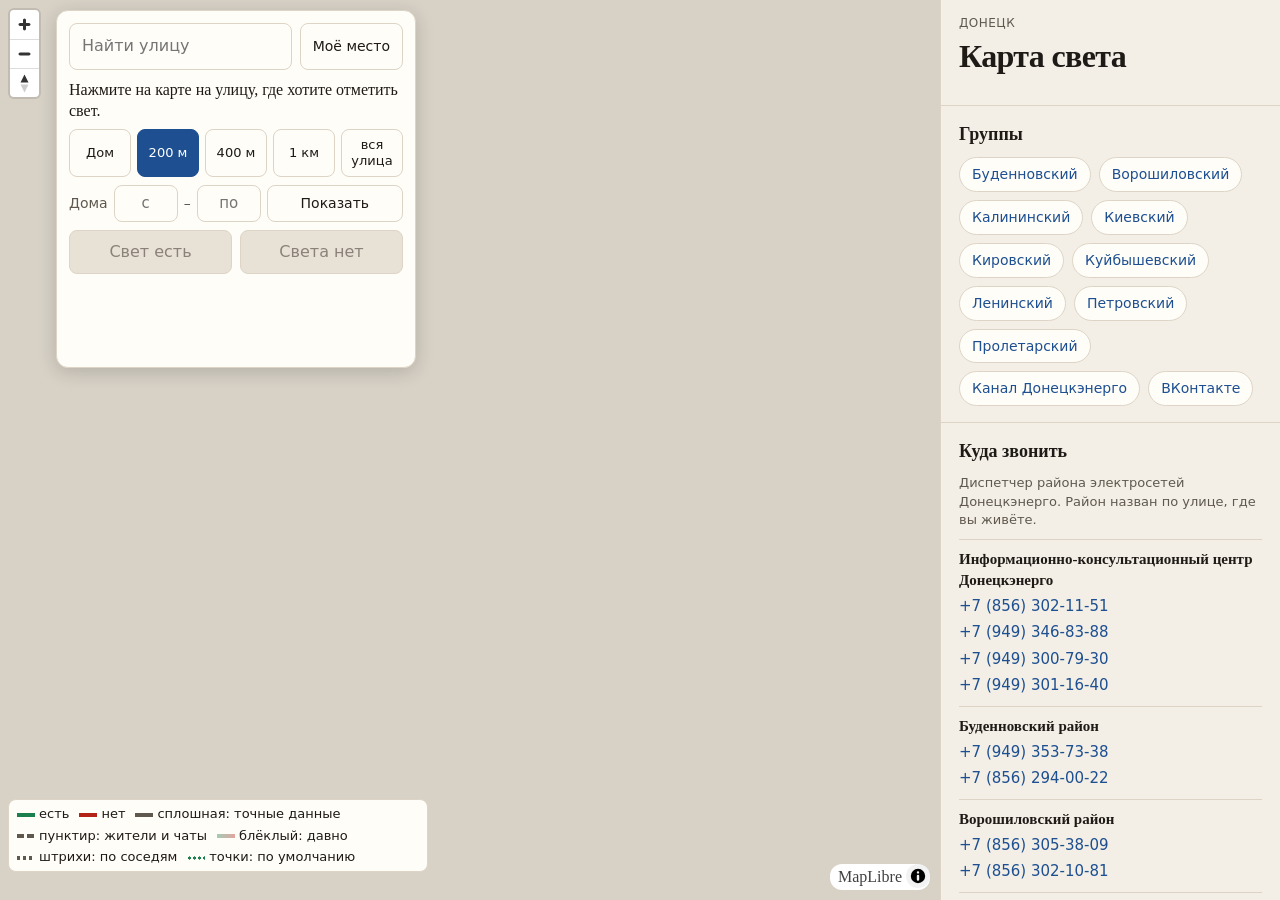
==== index.html @ 2a0083ac "зоны по ближайшей отметке: граница по середине, штриховка для людей, сплошная заливка для точных дан" ====
<!DOCTYPE html>
<html lang="ru">
<head>
  <meta charset="utf-8">
  <meta name="viewport" content="width=device-width, initial-scale=1">
  <meta name="yandex-verification" content="28be99af0fad154b">
  <title>Карта света — Донецк</title>
  <link rel="icon" type="image/png" sizes="120x120" href="/favicon-120.png">
  <link rel="apple-touch-icon" href="/apple-touch-icon.png">
  <link rel="stylesheet" href="vendor/maplibre/maplibre-gl.css">
  <link rel="stylesheet" href="styles.css?v=16">
  <script>
    (function(m,e,t,r,i,k,a){m[i]=m[i]||function(){(m[i].a=m[i].a||[]).push(arguments)};
    m[i].l=1*new Date();
    for (var j=0;j<document.scripts.length;j++){if(document.scripts[j].src===r){return;}}
    k=e.createElement(t),a=e.getElementsByTagName(t)[0],k.async=1,k.src=r,a.parentNode.insertBefore(k,a)})
    (window,document,"script","https://mc.yandex.ru/metrika/tag.js","ym");
    ym(113728535,"init",{clickmap:true,trackLinks:true,accurateTrackBounce:true});
  </script>
  <noscript><div><img src="https://mc.yandex.ru/watch/113728535" style="position:absolute;left:-9999px" alt=""></div></noscript>
</head>
<body>
  <main id="map">
    <section class="card" id="card">
      <button id="unpick" type="button" class="close" aria-label="Закрыть">×</button>
      <div class="search">
        <input id="query" type="search" placeholder="Найти улицу" autocomplete="off" aria-label="Улица">
        <button id="here" type="button" class="btn ghost">Моё место</button>
        <ul id="results" class="results" hidden></ul>
      </div>
      <p id="picked" class="picked">Нажмите на карте на улицу, где хотите отметить свет.</p>
      <div id="scopes" class="chips" role="group" aria-label="Длина участка">
        <button type="button" data-r="40">Дом</button>
        <button type="button" data-r="100" class="on">200 м</button>
        <button type="button" data-r="200">400 м</button>
        <button type="button" data-r="500">1 км</button>
        <button type="button" data-r="0">вся улица</button>
      </div>
      <div class="houses">
        <span>Дома</span>
        <input id="h-from" type="text" inputmode="numeric" placeholder="с" autocomplete="off" aria-label="Дома с номера">
        <span>–</span>
        <input id="h-to" type="text" inputmode="numeric" placeholder="по" autocomplete="off" aria-label="Дома по номер">
        <button id="h-go" type="button" class="btn ghost">Показать</button>
      </div>
      <div class="actions">
        <button id="on" type="button" class="btn on" disabled>Свет есть</button>
        <button id="off" type="button" class="btn off" disabled>Света нет</button>
      </div>
      <p id="mark-note" class="note"></p>
      <div id="watch" class="watch" hidden>
        <p id="watch-text" class="watch-text"></p>
        <button id="watch-off" type="button" class="btn ghost" hidden>Отключить датчик</button>
      </div>
    </section>
    <p id="bulletin" class="bulletin" hidden></p>
    <div class="legend legend-overlay">
      <span><i class="swatch on"></i>есть</span>
      <span><i class="swatch off"></i>нет</span>
      <span><i class="swatch solid"></i>сплошная: точные данные</span>
      <span><i class="swatch dash"></i>пунктир: жители и чаты</span>
      <span><i class="swatch fade"></i>блёклый: давно</span>
      <span><i class="swatch nbr"></i>штрихи: по соседям</span>
      <span><i class="swatch base"></i>точки: по умолчанию</span>
    </div>
  </main>
  <aside>
    <header class="mast">
      <p class="eyebrow">Донецк</p>
      <h1>Карта света</h1>
    </header>

    <section class="block">
      <h2>Группы</h2>
      <div id="groups" class="pills"></div>
    </section>

    <section class="block">
      <h2>Куда звонить</h2>
      <div id="phones"></div>
    </section>

    <p class="foot"><a href="about.html">О карте и источниках</a>. Линии улиц © участники OpenStreetMap.</p>
  </aside>
  <script src="vendor/maplibre/maplibre-gl.js"></script>
  <script src="app.js?v=29"></script>
</body>
</html>
---- vendor/maplibre/maplibre-gl.css ----
.maplibregl-map{font:12px/20px Helvetica Neue,Arial,Helvetica,sans-serif;overflow:hidden;position:relative;-webkit-tap-highlight-color:rgb(0 0 0/0)}.maplibregl-canvas{left:0;position:absolute;top:0}.maplibregl-map:fullscreen{height:100%;width:100%}.maplibregl-ctrl-group button.maplibregl-ctrl-compass{touch-action:none}.maplibregl-canvas-container.maplibregl-interactive,.maplibregl-ctrl-group button.maplibregl-ctrl-compass{cursor:grab;-webkit-user-select:none;-moz-user-select:none;user-select:none}.maplibregl-canvas-container.maplibregl-interactive.maplibregl-track-pointer{cursor:pointer}.maplibregl-canvas-container.maplibregl-interactive:active,.maplibregl-ctrl-group button.maplibregl-ctrl-compass:active{cursor:grabbing}.maplibregl-canvas-container.maplibregl-touch-zoom-rotate,.maplibregl-canvas-container.maplibregl-touch-zoom-rotate .maplibregl-canvas{touch-action:pan-x pan-y}.maplibregl-canvas-container.maplibregl-touch-drag-pan,.maplibregl-canvas-container.maplibregl-touch-drag-pan .maplibregl-canvas{touch-action:pinch-zoom}.maplibregl-canvas-container.maplibregl-touch-zoom-rotate.maplibregl-touch-drag-pan,.maplibregl-canvas-container.maplibregl-touch-zoom-rotate.maplibregl-touch-drag-pan .maplibregl-canvas{touch-action:none}.maplibregl-canvas-container.maplibregl-touch-drag-pan.maplibregl-cooperative-gestures,.maplibregl-canvas-container.maplibregl-touch-drag-pan.maplibregl-cooperative-gestures .maplibregl-canvas{touch-action:pan-x pan-y}.maplibregl-ctrl-bottom-left,.maplibregl-ctrl-bottom-right,.maplibregl-ctrl-top-left,.maplibregl-ctrl-top-right{pointer-events:none;position:absolute;z-index:2}.maplibregl-ctrl-top-left{left:0;top:0}.maplibregl-ctrl-top-right{right:0;top:0}.maplibregl-ctrl-bottom-left{bottom:0;left:0}.maplibregl-ctrl-bottom-right{bottom:0;right:0}.maplibregl-ctrl{clear:both;pointer-events:auto;transform:translate(0)}.maplibregl-ctrl-top-left .maplibregl-ctrl{float:left;margin:10px 0 0 10px}.maplibregl-ctrl-top-right .maplibregl-ctrl{float:right;margin:10px 10px 0 0}.maplibregl-ctrl-bottom-left .maplibregl-ctrl{float:left;margin:0 0 10px 10px}.maplibregl-ctrl-bottom-right .maplibregl-ctrl{float:right;margin:0 10px 10px 0}.maplibregl-ctrl-group{background:#fff;border-radius:4px}.maplibregl-ctrl-group:not(:empty){box-shadow:0 0 0 2px rgba(0,0,0,.1)}@media (forced-colors:active){.maplibregl-ctrl-group:not(:empty){box-shadow:0 0 0 2px ButtonText}}.maplibregl-ctrl-group button{background-color:transparent;border:0;box-sizing:border-box;cursor:pointer;display:block;height:29px;outline:none;padding:0;width:29px}.maplibregl-ctrl-group button+button{border-top:1px solid #ddd}.maplibregl-ctrl button .maplibregl-ctrl-icon{background-position:50%;background-repeat:no-repeat;display:block;height:100%;width:100%}@media (forced-colors:active){.maplibregl-ctrl-icon{background-color:transparent}.maplibregl-ctrl-group button+button{border-top:1px solid ButtonText}}.maplibregl-ctrl button::-moz-focus-inner{border:0;padding:0}.maplibregl-ctrl-attrib-button:focus,.maplibregl-ctrl-group button:focus{box-shadow:0 0 2px 2px #0096ff}.maplibregl-ctrl button:disabled{cursor:not-allowed}.maplibregl-ctrl button:disabled .maplibregl-ctrl-icon{opacity:.25}@media (hover:hover){.maplibregl-ctrl button:not(:disabled):hover{background-color:rgb(0 0 0/5%)}}.maplibregl-ctrl button:not(:disabled):active{background-color:rgb(0 0 0/5%)}.maplibregl-ctrl-group button:focus:focus-visible{box-shadow:0 0 2px 2px #0096ff}.maplibregl-ctrl-group button:focus:not(:focus-visible){box-shadow:none}.maplibregl-ctrl-group button:focus:first-child{border-radius:4px 4px 0 0}.maplibregl-ctrl-group button:focus:last-child{border-radius:0 0 4px 4px}.maplibregl-ctrl-group button:focus:only-child{border-radius:inherit}.maplibregl-ctrl button.maplibregl-ctrl-zoom-out .maplibregl-ctrl-icon{background-image:url("data:image/svg+xml;charset=utf-8,%3Csvg xmlns='http://www.w3.org/2000/svg' width='29' height='29' fill='%23333' viewBox='0 0 29 29'%3E%3Cpath d='M10 13c-.75 0-1.5.75-1.5 1.5S9.25 16 10 16h9c.75 0 1.5-.75 1.5-1.5S19.75 13 19 13z'/%3E%3C/svg%3E")}.maplibregl-ctrl button.maplibregl-ctrl-zoom-in .maplibregl-ctrl-icon{background-image:url("data:image/svg+xml;charset=utf-8,%3Csvg xmlns='http://www.w3.org/2000/svg' width='29' height='29' fill='%23333' viewBox='0 0 29 29'%3E%3Cpath d='M14.5 8.5c-.75 0-1.5.75-1.5 1.5v3h-3c-.75 0-1.5.75-1.5 1.5S9.25 16 10 16h3v3c0 .75.75 1.5 1.5 1.5S16 19.75 16 19v-3h3c.75 0 1.5-.75 1.5-1.5S19.75 13 19 13h-3v-3c0-.75-.75-1.5-1.5-1.5'/%3E%3C/svg%3E")}@media (forced-colors:active){.maplibregl-ctrl button.maplibregl-ctrl-zoom-out .maplibregl-ctrl-icon{background-image:url("data:image/svg+xml;charset=utf-8,%3Csvg xmlns='http://www.w3.org/2000/svg' width='29' height='29' fill='%23fff' viewBox='0 0 29 29'%3E%3Cpath d='M10 13c-.75 0-1.5.75-1.5 1.5S9.25 16 10 16h9c.75 0 1.5-.75 1.5-1.5S19.75 13 19 13z'/%3E%3C/svg%3E")}.maplibregl-ctrl button.maplibregl-ctrl-zoom-in .maplibregl-ctrl-icon{background-image:url("data:image/svg+xml;charset=utf-8,%3Csvg xmlns='http://www.w3.org/2000/svg' width='29' height='29' fill='%23fff' viewBox='0 0 29 29'%3E%3Cpath d='M14.5 8.5c-.75 0-1.5.75-1.5 1.5v3h-3c-.75 0-1.5.75-1.5 1.5S9.25 16 10 16h3v3c0 .75.75 1.5 1.5 1.5S16 19.75 16 19v-3h3c.75 0 1.5-.75 1.5-1.5S19.75 13 19 13h-3v-3c0-.75-.75-1.5-1.5-1.5'/%3E%3C/svg%3E")}}@media (forced-colors:active) and (prefers-color-scheme:light){.maplibregl-ctrl button.maplibregl-ctrl-zoom-out .maplibregl-ctrl-icon{background-image:url("data:image/svg+xml;charset=utf-8,%3Csvg xmlns='http://www.w3.org/2000/svg' width='29' height='29' viewBox='0 0 29 29'%3E%3Cpath d='M10 13c-.75 0-1.5.75-1.5 1.5S9.25 16 10 16h9c.75 0 1.5-.75 1.5-1.5S19.75 13 19 13z'/%3E%3C/svg%3E")}.maplibregl-ctrl button.maplibregl-ctrl-zoom-in .maplibregl-ctrl-icon{background-image:url("data:image/svg+xml;charset=utf-8,%3Csvg xmlns='http://www.w3.org/2000/svg' width='29' height='29' viewBox='0 0 29 29'%3E%3Cpath d='M14.5 8.5c-.75 0-1.5.75-1.5 1.5v3h-3c-.75 0-1.5.75-1.5 1.5S9.25 16 10 16h3v3c0 .75.75 1.5 1.5 1.5S16 19.75 16 19v-3h3c.75 0 1.5-.75 1.5-1.5S19.75 13 19 13h-3v-3c0-.75-.75-1.5-1.5-1.5'/%3E%3C/svg%3E")}}.maplibregl-ctrl button.maplibregl-ctrl-fullscreen .maplibregl-ctrl-icon{background-image:url("data:image/svg+xml;charset=utf-8,%3Csvg xmlns='http://www.w3.org/2000/svg' width='29' height='29' fill='%23333' viewBox='0 0 29 29'%3E%3Cpath d='M24 16v5.5c0 1.75-.75 2.5-2.5 2.5H16v-1l3-1.5-4-5.5 1-1 5.5 4 1.5-3zM6 16l1.5 3 5.5-4 1 1-4 5.5 3 1.5v1H7.5C5.75 24 5 23.25 5 21.5V16zm7-11v1l-3 1.5 4 5.5-1 1-5.5-4L6 13H5V7.5C5 5.75 5.75 5 7.5 5zm11 2.5c0-1.75-.75-2.5-2.5-2.5H16v1l3 1.5-4 5.5 1 1 5.5-4 1.5 3h1z'/%3E%3C/svg%3E")}.maplibregl-ctrl button.maplibregl-ctrl-shrink .maplibregl-ctrl-icon{background-image:url("data:image/svg+xml;charset=utf-8,%3Csvg xmlns='http://www.w3.org/2000/svg' width='29' height='29' viewBox='0 0 29 29'%3E%3Cpath d='M18.5 16c-1.75 0-2.5.75-2.5 2.5V24h1l1.5-3 5.5 4 1-1-4-5.5 3-1.5v-1zM13 18.5c0-1.75-.75-2.5-2.5-2.5H5v1l3 1.5L4 24l1 1 5.5-4 1.5 3h1zm3-8c0 1.75.75 2.5 2.5 2.5H24v-1l-3-1.5L25 5l-1-1-5.5 4L17 5h-1zM10.5 13c1.75 0 2.5-.75 2.5-2.5V5h-1l-1.5 3L5 4 4 5l4 5.5L5 12v1z'/%3E%3C/svg%3E")}@media (forced-colors:active){.maplibregl-ctrl button.maplibregl-ctrl-fullscreen .maplibregl-ctrl-icon{background-image:url("data:image/svg+xml;charset=utf-8,%3Csvg xmlns='http://www.w3.org/2000/svg' width='29' height='29' fill='%23fff' viewBox='0 0 29 29'%3E%3Cpath d='M24 16v5.5c0 1.75-.75 2.5-2.5 2.5H16v-1l3-1.5-4-5.5 1-1 5.5 4 1.5-3zM6 16l1.5 3 5.5-4 1 1-4 5.5 3 1.5v1H7.5C5.75 24 5 23.25 5 21.5V16zm7-11v1l-3 1.5 4 5.5-1 1-5.5-4L6 13H5V7.5C5 5.75 5.75 5 7.5 5zm11 2.5c0-1.75-.75-2.5-2.5-2.5H16v1l3 1.5-4 5.5 1 1 5.5-4 1.5 3h1z'/%3E%3C/svg%3E")}.maplibregl-ctrl button.maplibregl-ctrl-shrink .maplibregl-ctrl-icon{background-image:url("data:image/svg+xml;charset=utf-8,%3Csvg xmlns='http://www.w3.org/2000/svg' width='29' height='29' fill='%23fff' viewBox='0 0 29 29'%3E%3Cpath d='M18.5 16c-1.75 0-2.5.75-2.5 2.5V24h1l1.5-3 5.5 4 1-1-4-5.5 3-1.5v-1zM13 18.5c0-1.75-.75-2.5-2.5-2.5H5v1l3 1.5L4 24l1 1 5.5-4 1.5 3h1zm3-8c0 1.75.75 2.5 2.5 2.5H24v-1l-3-1.5L25 5l-1-1-5.5 4L17 5h-1zM10.5 13c1.75 0 2.5-.75 2.5-2.5V5h-1l-1.5 3L5 4 4 5l4 5.5L5 12v1z'/%3E%3C/svg%3E")}}@media (forced-colors:active) and (prefers-color-scheme:light){.maplibregl-ctrl button.maplibregl-ctrl-fullscreen .maplibregl-ctrl-icon{background-image:url("data:image/svg+xml;charset=utf-8,%3Csvg xmlns='http://www.w3.org/2000/svg' width='29' height='29' viewBox='0 0 29 29'%3E%3Cpath d='M24 16v5.5c0 1.75-.75 2.5-2.5 2.5H16v-1l3-1.5-4-5.5 1-1 5.5 4 1.5-3zM6 16l1.5 3 5.5-4 1 1-4 5.5 3 1.5v1H7.5C5.75 24 5 23.25 5 21.5V16zm7-11v1l-3 1.5 4 5.5-1 1-5.5-4L6 13H5V7.5C5 5.75 5.75 5 7.5 5zm11 2.5c0-1.75-.75-2.5-2.5-2.5H16v1l3 1.5-4 5.5 1 1 5.5-4 1.5 3h1z'/%3E%3C/svg%3E")}.maplibregl-ctrl button.maplibregl-ctrl-shrink .maplibregl-ctrl-icon{background-image:url("data:image/svg+xml;charset=utf-8,%3Csvg xmlns='http://www.w3.org/2000/svg' width='29' height='29' viewBox='0 0 29 29'%3E%3Cpath d='M18.5 16c-1.75 0-2.5.75-2.5 2.5V24h1l1.5-3 5.5 4 1-1-4-5.5 3-1.5v-1zM13 18.5c0-1.75-.75-2.5-2.5-2.5H5v1l3 1.5L4 24l1 1 5.5-4 1.5 3h1zm3-8c0 1.75.75 2.5 2.5 2.5H24v-1l-3-1.5L25 5l-1-1-5.5 4L17 5h-1zM10.5 13c1.75 0 2.5-.75 2.5-2.5V5h-1l-1.5 3L5 4 4 5l4 5.5L5 12v1z'/%3E%3C/svg%3E")}}.maplibregl-ctrl button.maplibregl-ctrl-compass .maplibregl-ctrl-icon{background-image:url("data:image/svg+xml;charset=utf-8,%3Csvg xmlns='http://www.w3.org/2000/svg' width='29' height='29' fill='%23333' viewBox='0 0 29 29'%3E%3Cpath d='m10.5 14 4-8 4 8z'/%3E%3Cpath fill='%23ccc' d='m10.5 16 4 8 4-8z'/%3E%3C/svg%3E")}@media (forced-colors:active){.maplibregl-ctrl button.maplibregl-ctrl-compass .maplibregl-ctrl-icon{background-image:url("data:image/svg+xml;charset=utf-8,%3Csvg xmlns='http://www.w3.org/2000/svg' width='29' height='29' fill='%23fff' viewBox='0 0 29 29'%3E%3Cpath d='m10.5 14 4-8 4 8z'/%3E%3Cpath fill='%23ccc' d='m10.5 16 4 8 4-8z'/%3E%3C/svg%3E")}}@media (forced-colors:active) and (prefers-color-scheme:light){.maplibregl-ctrl button.maplibregl-ctrl-compass .maplibregl-ctrl-icon{background-image:url("data:image/svg+xml;charset=utf-8,%3Csvg xmlns='http://www.w3.org/2000/svg' width='29' height='29' viewBox='0 0 29 29'%3E%3Cpath d='m10.5 14 4-8 4 8z'/%3E%3Cpath fill='%23ccc' d='m10.5 16 4 8 4-8z'/%3E%3C/svg%3E")}}.maplibregl-ctrl button.maplibregl-ctrl-globe .maplibregl-ctrl-icon{background-image:url("data:image/svg+xml;charset=utf-8,%3Csvg xmlns='http://www.w3.org/2000/svg' width='22' height='22' fill='none' stroke='%23333' viewBox='0 0 22 22'%3E%3Ccircle cx='11' cy='11' r='8.5'/%3E%3Cpath d='M17.5 11c0 4.819-3.02 8.5-6.5 8.5S4.5 15.819 4.5 11 7.52 2.5 11 2.5s6.5 3.681 6.5 8.5Z'/%3E%3Cpath d='M13.5 11c0 2.447-.331 4.64-.853 6.206-.262.785-.562 1.384-.872 1.777-.314.399-.58.517-.775.517s-.461-.118-.775-.517c-.31-.393-.61-.992-.872-1.777C8.831 15.64 8.5 13.446 8.5 11s.331-4.64.853-6.206c.262-.785.562-1.384.872-1.777.314-.399.58-.517.775-.517s.461.118.775.517c.31.393.61.992.872 1.777.522 1.565.853 3.76.853 6.206Z'/%3E%3Cpath d='M11 7.5c-1.909 0-3.622-.166-4.845-.428-.616-.132-1.08-.283-1.379-.434a1.3 1.3 0 0 1-.224-.138q.07-.058.224-.138c.299-.151.763-.302 1.379-.434C7.378 5.666 9.091 5.5 11 5.5s3.622.166 4.845.428c.616.132 1.08.283 1.379.434.105.053.177.1.224.138q-.07.058-.224.138c-.299.151-.763.302-1.379.434-1.223.262-2.936.428-4.845.428ZM4.486 6.436ZM11 16.5c-1.909 0-3.622-.166-4.845-.428-.616-.132-1.08-.283-1.379-.434a1.3 1.3 0 0 1-.224-.138 1.3 1.3 0 0 1 .224-.138c.299-.151.763-.302 1.379-.434C7.378 14.666 9.091 14.5 11 14.5s3.622.166 4.845.428c.616.132 1.08.283 1.379.434.105.053.177.1.224.138a1.3 1.3 0 0 1-.224.138c-.299.151-.763.302-1.379.434-1.223.262-2.936.428-4.845.428Zm-6.514-1.064ZM11 12.5c-2.46 0-4.672-.222-6.255-.574-.796-.177-1.406-.38-1.805-.59a1.5 1.5 0 0 1-.39-.272.3.3 0 0 1-.047-.064.3.3 0 0 1 .048-.064c.066-.073.189-.167.389-.272.399-.21 1.009-.413 1.805-.59C6.328 9.722 8.54 9.5 11 9.5s4.672.222 6.256.574c.795.177 1.405.38 1.804.59.2.105.323.2.39.272a.3.3 0 0 1 .047.064.3.3 0 0 1-.048.064 1.4 1.4 0 0 1-.389.272c-.399.21-1.009.413-1.804.59-1.584.352-3.796.574-6.256.574Zm-8.501-1.51v.002zm0 .018v.002zm17.002.002v-.002zm0-.018v-.002z'/%3E%3C/svg%3E")}.maplibregl-ctrl button.maplibregl-ctrl-globe-enabled .maplibregl-ctrl-icon{background-image:url("data:image/svg+xml;charset=utf-8,%3Csvg xmlns='http://www.w3.org/2000/svg' width='22' height='22' fill='none' stroke='%2333b5e5' viewBox='0 0 22 22'%3E%3Ccircle cx='11' cy='11' r='8.5'/%3E%3Cpath d='M17.5 11c0 4.819-3.02 8.5-6.5 8.5S4.5 15.819 4.5 11 7.52 2.5 11 2.5s6.5 3.681 6.5 8.5Z'/%3E%3Cpath d='M13.5 11c0 2.447-.331 4.64-.853 6.206-.262.785-.562 1.384-.872 1.777-.314.399-.58.517-.775.517s-.461-.118-.775-.517c-.31-.393-.61-.992-.872-1.777C8.831 15.64 8.5 13.446 8.5 11s.331-4.64.853-6.206c.262-.785.562-1.384.872-1.777.314-.399.58-.517.775-.517s.461.118.775.517c.31.393.61.992.872 1.777.522 1.565.853 3.76.853 6.206Z'/%3E%3Cpath d='M11 7.5c-1.909 0-3.622-.166-4.845-.428-.616-.132-1.08-.283-1.379-.434a1.3 1.3 0 0 1-.224-.138q.07-.058.224-.138c.299-.151.763-.302 1.379-.434C7.378 5.666 9.091 5.5 11 5.5s3.622.166 4.845.428c.616.132 1.08.283 1.379.434.105.053.177.1.224.138q-.07.058-.224.138c-.299.151-.763.302-1.379.434-1.223.262-2.936.428-4.845.428ZM4.486 6.436ZM11 16.5c-1.909 0-3.622-.166-4.845-.428-.616-.132-1.08-.283-1.379-.434a1.3 1.3 0 0 1-.224-.138 1.3 1.3 0 0 1 .224-.138c.299-.151.763-.302 1.379-.434C7.378 14.666 9.091 14.5 11 14.5s3.622.166 4.845.428c.616.132 1.08.283 1.379.434.105.053.177.1.224.138a1.3 1.3 0 0 1-.224.138c-.299.151-.763.302-1.379.434-1.223.262-2.936.428-4.845.428Zm-6.514-1.064ZM11 12.5c-2.46 0-4.672-.222-6.255-.574-.796-.177-1.406-.38-1.805-.59a1.5 1.5 0 0 1-.39-.272.3.3 0 0 1-.047-.064.3.3 0 0 1 .048-.064c.066-.073.189-.167.389-.272.399-.21 1.009-.413 1.805-.59C6.328 9.722 8.54 9.5 11 9.5s4.672.222 6.256.574c.795.177 1.405.38 1.804.59.2.105.323.2.39.272a.3.3 0 0 1 .047.064.3.3 0 0 1-.048.064 1.4 1.4 0 0 1-.389.272c-.399.21-1.009.413-1.804.59-1.584.352-3.796.574-6.256.574Zm-8.501-1.51v.002zm0 .018v.002zm17.002.002v-.002zm0-.018v-.002z'/%3E%3C/svg%3E")}.maplibregl-ctrl button.maplibregl-ctrl-terrain .maplibregl-ctrl-icon{background-image:url("data:image/svg+xml;charset=utf-8,%3Csvg xmlns='http://www.w3.org/2000/svg' width='22' height='22' fill='%23333' viewBox='0 0 22 22'%3E%3Cpath d='m1.754 13.406 4.453-4.851 3.09 3.09 3.281 3.277.969-.969-3.309-3.312 3.844-4.121 6.148 6.886h1.082v-.855l-7.207-8.07-4.84 5.187L6.169 6.57l-5.48 5.965v.871ZM.688 16.844h20.625v1.375H.688Zm0 0'/%3E%3C/svg%3E")}.maplibregl-ctrl button.maplibregl-ctrl-terrain-enabled .maplibregl-ctrl-icon{background-image:url("data:image/svg+xml;charset=utf-8,%3Csvg xmlns='http://www.w3.org/2000/svg' width='22' height='22' fill='%2333b5e5' viewBox='0 0 22 22'%3E%3Cpath d='m1.754 13.406 4.453-4.851 3.09 3.09 3.281 3.277.969-.969-3.309-3.312 3.844-4.121 6.148 6.886h1.082v-.855l-7.207-8.07-4.84 5.187L6.169 6.57l-5.48 5.965v.871ZM.688 16.844h20.625v1.375H.688Zm0 0'/%3E%3C/svg%3E")}.maplibregl-ctrl button.maplibregl-ctrl-geolocate .maplibregl-ctrl-icon{background-image:url("data:image/svg+xml;charset=utf-8,%3Csvg xmlns='http://www.w3.org/2000/svg' width='29' height='29' fill='%23333' viewBox='0 0 20 20'%3E%3Cpath d='M10 4C9 4 9 5 9 5v.1A5 5 0 0 0 5.1 9H5s-1 0-1 1 1 1 1 1h.1A5 5 0 0 0 9 14.9v.1s0 1 1 1 1-1 1-1v-.1a5 5 0 0 0 3.9-3.9h.1s1 0 1-1-1-1-1-1h-.1A5 5 0 0 0 11 5.1V5s0-1-1-1m0 2.5a3.5 3.5 0 1 1 0 7 3.5 3.5 0 1 1 0-7'/%3E%3Ccircle cx='10' cy='10' r='2'/%3E%3C/svg%3E")}.maplibregl-ctrl button.maplibregl-ctrl-geolocate:disabled .maplibregl-ctrl-icon{background-image:url("data:image/svg+xml;charset=utf-8,%3Csvg xmlns='http://www.w3.org/2000/svg' width='29' height='29' fill='%23aaa' viewBox='0 0 20 20'%3E%3Cpath d='M10 4C9 4 9 5 9 5v.1A5 5 0 0 0 5.1 9H5s-1 0-1 1 1 1 1 1h.1A5 5 0 0 0 9 14.9v.1s0 1 1 1 1-1 1-1v-.1a5 5 0 0 0 3.9-3.9h.1s1 0 1-1-1-1-1-1h-.1A5 5 0 0 0 11 5.1V5s0-1-1-1m0 2.5a3.5 3.5 0 1 1 0 7 3.5 3.5 0 1 1 0-7'/%3E%3Ccircle cx='10' cy='10' r='2'/%3E%3Cpath fill='red' d='m14 5 1 1-9 9-1-1z'/%3E%3C/svg%3E")}.maplibregl-ctrl button.maplibregl-ctrl-geolocate.maplibregl-ctrl-geolocate-active .maplibregl-ctrl-icon{background-image:url("data:image/svg+xml;charset=utf-8,%3Csvg xmlns='http://www.w3.org/2000/svg' width='29' height='29' fill='%2333b5e5' viewBox='0 0 20 20'%3E%3Cpath d='M10 4C9 4 9 5 9 5v.1A5 5 0 0 0 5.1 9H5s-1 0-1 1 1 1 1 1h.1A5 5 0 0 0 9 14.9v.1s0 1 1 1 1-1 1-1v-.1a5 5 0 0 0 3.9-3.9h.1s1 0 1-1-1-1-1-1h-.1A5 5 0 0 0 11 5.1V5s0-1-1-1m0 2.5a3.5 3.5 0 1 1 0 7 3.5 3.5 0 1 1 0-7'/%3E%3Ccircle cx='10' cy='10' r='2'/%3E%3C/svg%3E")}.maplibregl-ctrl button.maplibregl-ctrl-geolocate.maplibregl-ctrl-geolocate-active-error .maplibregl-ctrl-icon{background-image:url("data:image/svg+xml;charset=utf-8,%3Csvg xmlns='http://www.w3.org/2000/svg' width='29' height='29' fill='%23e58978' viewBox='0 0 20 20'%3E%3Cpath d='M10 4C9 4 9 5 9 5v.1A5 5 0 0 0 5.1 9H5s-1 0-1 1 1 1 1 1h.1A5 5 0 0 0 9 14.9v.1s0 1 1 1 1-1 1-1v-.1a5 5 0 0 0 3.9-3.9h.1s1 0 1-1-1-1-1-1h-.1A5 5 0 0 0 11 5.1V5s0-1-1-1m0 2.5a3.5 3.5 0 1 1 0 7 3.5 3.5 0 1 1 0-7'/%3E%3Ccircle cx='10' cy='10' r='2'/%3E%3C/svg%3E")}.maplibregl-ctrl button.maplibregl-ctrl-geolocate.maplibregl-ctrl-geolocate-background .maplibregl-ctrl-icon{background-image:url("data:image/svg+xml;charset=utf-8,%3Csvg xmlns='http://www.w3.org/2000/svg' width='29' height='29' fill='%2333b5e5' viewBox='0 0 20 20'%3E%3Cpath d='M10 4C9 4 9 5 9 5v.1A5 5 0 0 0 5.1 9H5s-1 0-1 1 1 1 1 1h.1A5 5 0 0 0 9 14.9v.1s0 1 1 1 1-1 1-1v-.1a5 5 0 0 0 3.9-3.9h.1s1 0 1-1-1-1-1-1h-.1A5 5 0 0 0 11 5.1V5s0-1-1-1m0 2.5a3.5 3.5 0 1 1 0 7 3.5 3.5 0 1 1 0-7'/%3E%3C/svg%3E")}.maplibregl-ctrl button.maplibregl-ctrl-geolocate.maplibregl-ctrl-geolocate-background-error .maplibregl-ctrl-icon{background-image:url("data:image/svg+xml;charset=utf-8,%3Csvg xmlns='http://www.w3.org/2000/svg' width='29' height='29' fill='%23e54e33' viewBox='0 0 20 20'%3E%3Cpath d='M10 4C9 4 9 5 9 5v.1A5 5 0 0 0 5.1 9H5s-1 0-1 1 1 1 1 1h.1A5 5 0 0 0 9 14.9v.1s0 1 1 1 1-1 1-1v-.1a5 5 0 0 0 3.9-3.9h.1s1 0 1-1-1-1-1-1h-.1A5 5 0 0 0 11 5.1V5s0-1-1-1m0 2.5a3.5 3.5 0 1 1 0 7 3.5 3.5 0 1 1 0-7'/%3E%3C/svg%3E")}.maplibregl-ctrl button.maplibregl-ctrl-geolocate.maplibregl-ctrl-geolocate-waiting .maplibregl-ctrl-icon{animation:maplibregl-spin 2s linear infinite}@media (forced-colors:active){.maplibregl-ctrl button.maplibregl-ctrl-geolocate .maplibregl-ctrl-icon{background-image:url("data:image/svg+xml;charset=utf-8,%3Csvg xmlns='http://www.w3.org/2000/svg' width='29' height='29' fill='%23fff' viewBox='0 0 20 20'%3E%3Cpath d='M10 4C9 4 9 5 9 5v.1A5 5 0 0 0 5.1 9H5s-1 0-1 1 1 1 1 1h.1A5 5 0 0 0 9 14.9v.1s0 1 1 1 1-1 1-1v-.1a5 5 0 0 0 3.9-3.9h.1s1 0 1-1-1-1-1-1h-.1A5 5 0 0 0 11 5.1V5s0-1-1-1m0 2.5a3.5 3.5 0 1 1 0 7 3.5 3.5 0 1 1 0-7'/%3E%3Ccircle cx='10' cy='10' r='2'/%3E%3C/svg%3E")}.maplibregl-ctrl button.maplibregl-ctrl-geolocate:disabled .maplibregl-ctrl-icon{background-image:url("data:image/svg+xml;charset=utf-8,%3Csvg xmlns='http://www.w3.org/2000/svg' width='29' height='29' fill='%23999' viewBox='0 0 20 20'%3E%3Cpath d='M10 4C9 4 9 5 9 5v.1A5 5 0 0 0 5.1 9H5s-1 0-1 1 1 1 1 1h.1A5 5 0 0 0 9 14.9v.1s0 1 1 1 1-1 1-1v-.1a5 5 0 0 0 3.9-3.9h.1s1 0 1-1-1-1-1-1h-.1A5 5 0 0 0 11 5.1V5s0-1-1-1m0 2.5a3.5 3.5 0 1 1 0 7 3.5 3.5 0 1 1 0-7'/%3E%3Ccircle cx='10' cy='10' r='2'/%3E%3Cpath fill='red' d='m14 5 1 1-9 9-1-1z'/%3E%3C/svg%3E")}.maplibregl-ctrl button.maplibregl-ctrl-geolocate.maplibregl-ctrl-geolocate-active .maplibregl-ctrl-icon{background-image:url("data:image/svg+xml;charset=utf-8,%3Csvg xmlns='http://www.w3.org/2000/svg' width='29' height='29' fill='%2333b5e5' viewBox='0 0 20 20'%3E%3Cpath d='M10 4C9 4 9 5 9 5v.1A5 5 0 0 0 5.1 9H5s-1 0-1 1 1 1 1 1h.1A5 5 0 0 0 9 14.9v.1s0 1 1 1 1-1 1-1v-.1a5 5 0 0 0 3.9-3.9h.1s1 0 1-1-1-1-1-1h-.1A5 5 0 0 0 11 5.1V5s0-1-1-1m0 2.5a3.5 3.5 0 1 1 0 7 3.5 3.5 0 1 1 0-7'/%3E%3Ccircle cx='10' cy='10' r='2'/%3E%3C/svg%3E")}.maplibregl-ctrl button.maplibregl-ctrl-geolocate.maplibregl-ctrl-geolocate-active-error .maplibregl-ctrl-icon{background-image:url("data:image/svg+xml;charset=utf-8,%3Csvg xmlns='http://www.w3.org/2000/svg' width='29' height='29' fill='%23e58978' viewBox='0 0 20 20'%3E%3Cpath d='M10 4C9 4 9 5 9 5v.1A5 5 0 0 0 5.1 9H5s-1 0-1 1 1 1 1 1h.1A5 5 0 0 0 9 14.9v.1s0 1 1 1 1-1 1-1v-.1a5 5 0 0 0 3.9-3.9h.1s1 0 1-1-1-1-1-1h-.1A5 5 0 0 0 11 5.1V5s0-1-1-1m0 2.5a3.5 3.5 0 1 1 0 7 3.5 3.5 0 1 1 0-7'/%3E%3Ccircle cx='10' cy='10' r='2'/%3E%3C/svg%3E")}.maplibregl-ctrl button.maplibregl-ctrl-geolocate.maplibregl-ctrl-geolocate-background .maplibregl-ctrl-icon{background-image:url("data:image/svg+xml;charset=utf-8,%3Csvg xmlns='http://www.w3.org/2000/svg' width='29' height='29' fill='%2333b5e5' viewBox='0 0 20 20'%3E%3Cpath d='M10 4C9 4 9 5 9 5v.1A5 5 0 0 0 5.1 9H5s-1 0-1 1 1 1 1 1h.1A5 5 0 0 0 9 14.9v.1s0 1 1 1 1-1 1-1v-.1a5 5 0 0 0 3.9-3.9h.1s1 0 1-1-1-1-1-1h-.1A5 5 0 0 0 11 5.1V5s0-1-1-1m0 2.5a3.5 3.5 0 1 1 0 7 3.5 3.5 0 1 1 0-7'/%3E%3C/svg%3E")}.maplibregl-ctrl button.maplibregl-ctrl-geolocate.maplibregl-ctrl-geolocate-background-error .maplibregl-ctrl-icon{background-image:url("data:image/svg+xml;charset=utf-8,%3Csvg xmlns='http://www.w3.org/2000/svg' width='29' height='29' fill='%23e54e33' viewBox='0 0 20 20'%3E%3Cpath d='M10 4C9 4 9 5 9 5v.1A5 5 0 0 0 5.1 9H5s-1 0-1 1 1 1 1 1h.1A5 5 0 0 0 9 14.9v.1s0 1 1 1 1-1 1-1v-.1a5 5 0 0 0 3.9-3.9h.1s1 0 1-1-1-1-1-1h-.1A5 5 0 0 0 11 5.1V5s0-1-1-1m0 2.5a3.5 3.5 0 1 1 0 7 3.5 3.5 0 1 1 0-7'/%3E%3C/svg%3E")}}@media (forced-colors:active) and (prefers-color-scheme:light){.maplibregl-ctrl button.maplibregl-ctrl-geolocate .maplibregl-ctrl-icon{background-image:url("data:image/svg+xml;charset=utf-8,%3Csvg xmlns='http://www.w3.org/2000/svg' width='29' height='29' viewBox='0 0 20 20'%3E%3Cpath d='M10 4C9 4 9 5 9 5v.1A5 5 0 0 0 5.1 9H5s-1 0-1 1 1 1 1 1h.1A5 5 0 0 0 9 14.9v.1s0 1 1 1 1-1 1-1v-.1a5 5 0 0 0 3.9-3.9h.1s1 0 1-1-1-1-1-1h-.1A5 5 0 0 0 11 5.1V5s0-1-1-1m0 2.5a3.5 3.5 0 1 1 0 7 3.5 3.5 0 1 1 0-7'/%3E%3Ccircle cx='10' cy='10' r='2'/%3E%3C/svg%3E")}.maplibregl-ctrl button.maplibregl-ctrl-geolocate:disabled .maplibregl-ctrl-icon{background-image:url("data:image/svg+xml;charset=utf-8,%3Csvg xmlns='http://www.w3.org/2000/svg' width='29' height='29' fill='%23666' viewBox='0 0 20 20'%3E%3Cpath d='M10 4C9 4 9 5 9 5v.1A5 5 0 0 0 5.1 9H5s-1 0-1 1 1 1 1 1h.1A5 5 0 0 0 9 14.9v.1s0 1 1 1 1-1 1-1v-.1a5 5 0 0 0 3.9-3.9h.1s1 0 1-1-1-1-1-1h-.1A5 5 0 0 0 11 5.1V5s0-1-1-1m0 2.5a3.5 3.5 0 1 1 0 7 3.5 3.5 0 1 1 0-7'/%3E%3Ccircle cx='10' cy='10' r='2'/%3E%3Cpath fill='red' d='m14 5 1 1-9 9-1-1z'/%3E%3C/svg%3E")}}@keyframes maplibregl-spin{0%{transform:rotate(0deg)}to{transform:rotate(1turn)}}a.maplibregl-ctrl-logo{background-image:url("data:image/svg+xml;charset=utf-8,%3Csvg xmlns='http://www.w3.org/2000/svg' width='88' height='23' fill='none'%3E%3Cpath fill='%23000' fill-opacity='.4' fill-rule='evenodd' d='M17.408 16.796h-1.827l2.501-12.095h.198l3.324 6.533.988 2.19.988-2.19 3.258-6.533h.181l2.6 12.095h-1.81l-1.218-5.644-.362-1.71-.658 1.71-2.929 5.644h-.098l-2.914-5.644-.757-1.71-.345 1.71zm1.958-3.42-.726 3.663a1.255 1.255 0 0 1-1.232 1.011h-1.827a1.255 1.255 0 0 1-1.229-1.509l2.501-12.095a1.255 1.255 0 0 1 1.23-1.001h.197a1.25 1.25 0 0 1 1.12.685l3.19 6.273 3.125-6.263a1.25 1.25 0 0 1 1.123-.695h.181a1.255 1.255 0 0 1 1.227.991l1.443 6.71a5 5 0 0 1 .314-.787l.009-.016a4.6 4.6 0 0 1 1.777-1.887c.782-.46 1.668-.667 2.611-.667a4.6 4.6 0 0 1 1.7.32l.306.134c.21-.16.474-.256.759-.256h1.694a1.255 1.255 0 0 1 1.212.925 1.255 1.255 0 0 1 1.212-.925h1.711c.284 0 .545.094.755.252.613-.3 1.312-.45 2.075-.45 1.356 0 2.557.445 3.482 1.4q.47.48.763 1.064V4.701a1.255 1.255 0 0 1 1.255-1.255h1.86A1.255 1.255 0 0 1 54.44 4.7v9.194h2.217c.19 0 .37.043.532.118v-4.77c0-.356.147-.678.385-.906a2.42 2.42 0 0 1-.682-1.71c0-.665.267-1.253.735-1.7a2.45 2.45 0 0 1 1.722-.674 2.43 2.43 0 0 1 1.705.675q.318.302.504.683V4.7a1.255 1.255 0 0 1 1.255-1.255h1.744A1.255 1.255 0 0 1 65.812 4.7v3.335a4.8 4.8 0 0 1 1.526-.246c.938 0 1.817.214 2.59.69a4.47 4.47 0 0 1 1.67 1.743v-.98a1.255 1.255 0 0 1 1.256-1.256h1.777c.233 0 .451.064.639.174a3.4 3.4 0 0 1 1.567-.372c.346 0 .861.02 1.285.232a1.25 1.25 0 0 1 .689 1.004 4.7 4.7 0 0 1 .853-.588c.795-.44 1.675-.647 2.61-.647 1.385 0 2.65.39 3.525 1.396.836.938 1.168 2.173 1.168 3.528q-.001.515-.056 1.051a1.255 1.255 0 0 1-.947 1.09l.408.952a1.255 1.255 0 0 1-.477 1.552c-.418.268-.92.463-1.458.612-.613.171-1.304.244-2.049.244-1.06 0-2.043-.207-2.886-.698l-.015-.008c-.798-.48-1.419-1.135-1.818-1.963l-.004-.008a5.8 5.8 0 0 1-.548-2.512q0-.429.053-.843a1.3 1.3 0 0 1-.333-.086l-.166-.004c-.223 0-.426.062-.643.228-.03.024-.142.139-.142.59v3.883a1.255 1.255 0 0 1-1.256 1.256h-1.777a1.255 1.255 0 0 1-1.256-1.256V15.69l-.032.057a4.8 4.8 0 0 1-1.86 1.833 5.04 5.04 0 0 1-2.484.634 4.5 4.5 0 0 1-1.935-.424 1.25 1.25 0 0 1-.764.258h-1.71a1.255 1.255 0 0 1-1.256-1.255V7.687a2.4 2.4 0 0 1-.428.625c.253.23.412.561.412.93v7.553a1.255 1.255 0 0 1-1.256 1.255h-1.843a1.25 1.25 0 0 1-.894-.373c-.228.23-.544.373-.894.373H51.32a1.255 1.255 0 0 1-1.256-1.255v-1.251l-.061.117a4.7 4.7 0 0 1-1.782 1.884 4.77 4.77 0 0 1-2.485.67 5.6 5.6 0 0 1-1.485-.188l.009 2.764a1.255 1.255 0 0 1-1.255 1.259h-1.729a1.255 1.255 0 0 1-1.255-1.255v-3.537a1.255 1.255 0 0 1-1.167.793h-1.679a1.25 1.25 0 0 1-.77-.263 4.5 4.5 0 0 1-1.945.429c-.885 0-1.724-.21-2.495-.632l-.017-.01a5 5 0 0 1-1.081-.836 1.255 1.255 0 0 1-1.254 1.312h-1.81a1.255 1.255 0 0 1-1.228-.99l-.782-3.625-2.044 3.939a1.25 1.25 0 0 1-1.115.676h-.098a1.25 1.25 0 0 1-1.116-.68l-2.061-3.994zM35.92 16.63l.207-.114.223-.15q.493-.356.735-.785l.061-.118.033 1.332h1.678V9.242h-1.694l-.033 1.267q-.133-.329-.526-.658l-.032-.028a3.2 3.2 0 0 0-.668-.428l-.27-.12a3.3 3.3 0 0 0-1.235-.23q-1.136-.001-1.974.493a3.36 3.36 0 0 0-1.3 1.382q-.445.89-.444 2.074 0 1.2.51 2.107a3.8 3.8 0 0 0 1.382 1.381 3.9 3.9 0 0 0 1.893.477q.795 0 1.455-.33zm-2.789-5.38q-.576.675-.575 1.762 0 1.102.559 1.794.576.675 1.645.675a2.25 2.25 0 0 0 .934-.19 2.2 2.2 0 0 0 .468-.29l.178-.161a2.2 2.2 0 0 0 .397-.561q.244-.5.244-1.15v-.115q0-.708-.296-1.267l-.043-.077a2.2 2.2 0 0 0-.633-.709l-.13-.086-.047-.028a2.1 2.1 0 0 0-1.073-.285q-1.052 0-1.629.692zm2.316 2.706c.163-.17.28-.407.28-.83v-.114c0-.292-.06-.508-.15-.68a.96.96 0 0 0-.353-.389.85.85 0 0 0-.464-.127c-.4 0-.56.114-.664.239l-.01.012c-.148.174-.275.45-.275.945 0 .506.122.801.27.99.097.11.266.224.68.224.303 0 .504-.09.687-.269zm7.545 1.705a2.6 2.6 0 0 0 .331.423q.319.33.755.548l.173.074q.65.255 1.49.255 1.02 0 1.844-.493a3.45 3.45 0 0 0 1.316-1.4q.493-.904.493-2.089 0-1.909-.988-2.913-.988-1.02-2.584-1.02-.898 0-1.575.347a3 3 0 0 0-.415.262l-.199.166a3.4 3.4 0 0 0-.64.82V9.242h-1.712v11.553h1.729l-.017-5.134zm.53-1.138q.206.29.48.5l.155.11.053.034q.51.296 1.119.297 1.07 0 1.645-.675.577-.69.576-1.762 0-1.119-.576-1.777-.558-.675-1.645-.675-.435 0-.835.16a2 2 0 0 0-.284.136 2 2 0 0 0-.363.254 2.2 2.2 0 0 0-.46.569l-.082.162a2.6 2.6 0 0 0-.213 1.072v.115q0 .707.296 1.267l.135.211zm.964-.818a1.1 1.1 0 0 0 .367.385.94.94 0 0 0 .476.118c.423 0 .59-.117.687-.23.159-.194.28-.478.28-.95 0-.53-.133-.8-.266-.952l-.021-.025c-.078-.094-.231-.221-.68-.221a1 1 0 0 0-.503.135l-.012.007a.86.86 0 0 0-.335.343c-.073.133-.132.324-.132.614v.115a1.4 1.4 0 0 0 .14.66zm15.7-6.222q.347-.346.346-.856a1.05 1.05 0 0 0-.345-.79 1.18 1.18 0 0 0-.84-.329q-.51 0-.855.33a1.05 1.05 0 0 0-.346.79q0 .51.346.855.345.346.856.346.51 0 .839-.346zm4.337 9.314.033-1.332q.191.403.59.747l.098.081a4 4 0 0 0 .316.224l.223.122a3.2 3.2 0 0 0 1.44.322 3.8 3.8 0 0 0 1.875-.477 3.5 3.5 0 0 0 1.382-1.366q.527-.89.526-2.09 0-1.184-.444-2.073a3.24 3.24 0 0 0-1.283-1.399q-.823-.51-1.942-.51a3.5 3.5 0 0 0-1.527.344l-.086.043-.165.09a3 3 0 0 0-.33.214q-.432.315-.656.707a2 2 0 0 0-.099.198l.082-1.283V4.701h-1.744v12.095zm.473-2.509a2.5 2.5 0 0 0 .566.7q.117.098.245.18l.144.08a2.1 2.1 0 0 0 .975.232q1.07 0 1.645-.675.576-.69.576-1.778 0-1.102-.576-1.777-.56-.691-1.645-.692a2.2 2.2 0 0 0-1.015.235q-.22.113-.415.282l-.15.142a2.1 2.1 0 0 0-.42.594q-.223.479-.223 1.1v.115q0 .705.293 1.26zm2.616-.293c.157-.191.28-.479.28-.967 0-.51-.13-.79-.276-.961l-.021-.026c-.082-.1-.232-.225-.67-.225a.87.87 0 0 0-.681.279l-.012.011c-.154.155-.274.38-.274.807v.115c0 .285.057.499.144.669a1.1 1.1 0 0 0 .367.405c.137.082.28.123.455.123.423 0 .59-.118.686-.23zm8.266-3.013q.345-.13.724-.14l.069-.002q.493 0 .642.099l.247-1.794q-.196-.099-.717-.099a2.3 2.3 0 0 0-.545.063 2 2 0 0 0-.411.148 2.2 2.2 0 0 0-.4.249 2.5 2.5 0 0 0-.485.499 2.7 2.7 0 0 0-.32.581l-.05.137v-1.48h-1.778v7.553h1.777v-3.884q0-.546.159-.943a1.5 1.5 0 0 1 .466-.636 2.5 2.5 0 0 1 .399-.253 2 2 0 0 1 .224-.099zm9.784 2.656.05-.922q0-1.743-.856-2.698-.838-.97-2.584-.97-1.119-.001-2.007.493a3.46 3.46 0 0 0-1.4 1.382q-.493.906-.493 2.106 0 1.07.428 1.975.428.89 1.332 1.432.906.526 2.255.526.973 0 1.668-.185l.044-.012.135-.04q.613-.184.984-.421l-.542-1.267q-.3.162-.642.274l-.297.087q-.51.131-1.3.131-.954 0-1.497-.444a1.6 1.6 0 0 1-.192-.193q-.366-.44-.512-1.234l-.004-.021zm-5.427-1.256-.003.022h3.752v-.138q-.011-.727-.288-1.118a1 1 0 0 0-.156-.176q-.46-.428-1.316-.428-.986 0-1.494.604-.379.45-.494 1.234zm-27.053 2.77V4.7h-1.86v12.095h5.333V15.15zm7.103-5.908v7.553h-1.843V9.242h1.843z'/%3E%3Cpath fill='%23fff' d='m19.63 11.151-.757-1.71-.345 1.71-1.12 5.644h-1.827L18.083 4.7h.197l3.325 6.533.988 2.19.988-2.19L26.839 4.7h.181l2.6 12.095h-1.81l-1.218-5.644-.362-1.71-.658 1.71-2.93 5.644h-.098l-2.913-5.644zm14.836 5.81q-1.02 0-1.893-.478a3.8 3.8 0 0 1-1.381-1.382q-.51-.906-.51-2.106 0-1.185.444-2.074a3.36 3.36 0 0 1 1.3-1.382q.839-.494 1.974-.494a3.3 3.3 0 0 1 1.234.231 3.3 3.3 0 0 1 .97.575q.396.33.527.659l.033-1.267h1.694v7.553H37.18l-.033-1.332q-.279.593-1.02 1.053a3.17 3.17 0 0 1-1.662.444zm.296-1.482q.938 0 1.58-.642.642-.66.642-1.711v-.115q0-.708-.296-1.267a2.2 2.2 0 0 0-.807-.872 2.1 2.1 0 0 0-1.119-.313q-1.053 0-1.629.692-.575.675-.575 1.76 0 1.103.559 1.795.577.675 1.645.675zm6.521-6.237h1.711v1.4q.906-1.597 2.83-1.597 1.596 0 2.584 1.02.988 1.005.988 2.914 0 1.185-.493 2.09a3.46 3.46 0 0 1-1.316 1.399 3.5 3.5 0 0 1-1.844.493q-.954 0-1.662-.329a2.67 2.67 0 0 1-1.086-.97l.017 5.134h-1.728zm4.048 6.22q1.07 0 1.645-.674.577-.69.576-1.762 0-1.119-.576-1.777-.558-.675-1.645-.675-.592 0-1.12.296-.51.28-.822.823-.296.527-.296 1.234v.115q0 .708.296 1.267.313.543.823.855.51.296 1.119.297z'/%3E%3Cpath fill='%23e1e3e9' d='M51.325 4.7h1.86v10.45h3.473v1.646h-5.333zm7.12 4.542h1.843v7.553h-1.843zm.905-1.415a1.16 1.16 0 0 1-.856-.346 1.17 1.17 0 0 1-.346-.856 1.05 1.05 0 0 1 .346-.79q.346-.329.856-.329.494 0 .839.33a1.05 1.05 0 0 1 .345.79 1.16 1.16 0 0 1-.345.855q-.33.346-.84.346zm7.875 9.133a3.17 3.17 0 0 1-1.662-.444q-.723-.46-1.004-1.053l-.033 1.332h-1.71V4.701h1.743v4.657l-.082 1.283q.279-.658 1.086-1.119a3.5 3.5 0 0 1 1.778-.477q1.119 0 1.942.51a3.24 3.24 0 0 1 1.283 1.4q.445.888.444 2.072 0 1.201-.526 2.09a3.5 3.5 0 0 1-1.382 1.366 3.8 3.8 0 0 1-1.876.477zm-.296-1.481q1.069 0 1.645-.675.577-.69.577-1.778 0-1.102-.577-1.776-.56-.691-1.645-.692a2.12 2.12 0 0 0-1.58.659q-.642.641-.642 1.694v.115q0 .71.296 1.267a2.4 2.4 0 0 0 .807.872 2.1 2.1 0 0 0 1.119.313zm5.927-6.237h1.777v1.481q.263-.757.856-1.217a2.14 2.14 0 0 1 1.349-.46q.527 0 .724.098l-.247 1.794q-.149-.099-.642-.099-.774 0-1.416.494-.626.493-.626 1.58v3.883h-1.777V9.242zm9.534 7.718q-1.35 0-2.255-.526-.904-.543-1.332-1.432a4.6 4.6 0 0 1-.428-1.975q0-1.2.493-2.106a3.46 3.46 0 0 1 1.4-1.382q.889-.495 2.007-.494 1.744 0 2.584.97.855.956.856 2.7 0 .444-.05.92h-5.43q.18 1.005.708 1.45.542.443 1.497.443.79 0 1.3-.131a4 4 0 0 0 .938-.362l.542 1.267q-.411.263-1.119.46-.708.198-1.711.197zm1.596-4.558q.016-1.02-.444-1.432-.46-.428-1.316-.428-1.728 0-1.991 1.86z'/%3E%3Cpath d='M5.074 15.948a.484.657 0 0 0-.486.659v1.84a.484.657 0 0 0 .486.659h4.101a.484.657 0 0 0 .486-.659v-1.84a.484.657 0 0 0-.486-.659zm3.56 1.16H5.617v.838h3.017z' style='fill:%23fff;fill-rule:evenodd;stroke-width:1.03600001'/%3E%3Cg style='stroke-width:1.12603545'%3E%3Cpath d='M-9.408-1.416c-3.833-.025-7.056 2.912-7.08 6.615-.02 3.08 1.653 4.832 3.107 6.268.903.892 1.721 1.74 2.32 2.902l-.525-.004c-.543-.003-.992.304-1.24.639a1.87 1.87 0 0 0-.362 1.121l-.011 1.877c-.003.402.104.787.347 1.125.244.338.688.653 1.23.656l4.142.028c.542.003.99-.306 1.238-.641a1.87 1.87 0 0 0 .363-1.121l.012-1.875a1.87 1.87 0 0 0-.348-1.127c-.243-.338-.688-.653-1.23-.656l-.518-.004c.597-1.145 1.425-1.983 2.348-2.87 1.473-1.414 3.18-3.149 3.2-6.226-.016-3.59-2.923-6.684-6.993-6.707m-.006 1.1v.002c3.274.02 5.92 2.532 5.9 5.6-.017 2.706-1.39 4.026-2.863 5.44-1.034.994-2.118 2.033-2.814 3.633-.018.041-.052.055-.075.065q-.013.004-.02.01a.34.34 0 0 1-.226.084.34.34 0 0 1-.224-.086l-.092-.077c-.699-1.615-1.768-2.669-2.781-3.67-1.454-1.435-2.797-2.762-2.78-5.478.02-3.067 2.7-5.545 5.975-5.523m-.02 2.826c-1.62-.01-2.944 1.315-2.955 2.96-.01 1.646 1.295 2.988 2.916 2.999h.002c1.621.01 2.943-1.316 2.953-2.961.011-1.646-1.294-2.988-2.916-2.998m-.005 1.1c1.017.006 1.829.83 1.822 1.89s-.83 1.874-1.848 1.867c-1.018-.006-1.829-.83-1.822-1.89s.83-1.874 1.848-1.868m-2.155 11.857 4.14.025c.271.002.49.305.487.676l-.013 1.875c-.003.37-.224.67-.495.668l-4.14-.025c-.27-.002-.487-.306-.485-.676l.012-1.875c.003-.37.224-.67.494-.668' style='color:%23000;font-style:normal;font-variant:normal;font-weight:400;font-stretch:normal;font-size:medium;line-height:normal;font-family:sans-serif;font-variant-ligatures:normal;font-variant-position:normal;font-variant-caps:normal;font-variant-numeric:normal;font-variant-alternates:normal;font-feature-settings:normal;text-indent:0;text-align:start;text-decoration:none;text-decoration-line:none;text-decoration-style:solid;text-decoration-color:%23000;letter-spacing:normal;word-spacing:normal;text-transform:none;writing-mode:lr-tb;direction:ltr;text-orientation:mixed;dominant-baseline:auto;baseline-shift:baseline;text-anchor:start;white-space:normal;shape-padding:0;clip-rule:evenodd;display:inline;overflow:visible;visibility:visible;opacity:1;isolation:auto;mix-blend-mode:normal;color-interpolation:sRGB;color-interpolation-filters:linearRGB;solid-color:%23000;solid-opacity:1;vector-effect:none;fill:%23000;fill-opacity:.4;fill-rule:evenodd;stroke:none;stroke-width:2.47727823;stroke-linecap:butt;stroke-linejoin:miter;stroke-miterlimit:4;stroke-dasharray:none;stroke-dashoffset:0;stroke-opacity:1;color-rendering:auto;image-rendering:auto;shape-rendering:auto;text-rendering:auto' transform='translate(15.553 2.85)scale(.88807)'/%3E%3Cpath d='M-9.415-.316C-12.69-.338-15.37 2.14-15.39 5.207c-.017 2.716 1.326 4.041 2.78 5.477 1.013 1 2.081 2.055 2.78 3.67l.092.076a.34.34 0 0 0 .225.086.34.34 0 0 0 .227-.083l.019-.01c.022-.009.057-.024.074-.064.697-1.6 1.78-2.64 2.814-3.634 1.473-1.414 2.847-2.733 2.864-5.44.02-3.067-2.627-5.58-5.901-5.601m-.057 8.784c1.621.011 2.944-1.315 2.955-2.96.01-1.646-1.295-2.988-2.916-2.999-1.622-.01-2.945 1.315-2.955 2.96s1.295 2.989 2.916 3' style='clip-rule:evenodd;fill:%23e1e3e9;fill-opacity:1;fill-rule:evenodd;stroke:none;stroke-width:2.47727823;stroke-miterlimit:4;stroke-dasharray:none;stroke-opacity:.4' transform='translate(15.553 2.85)scale(.88807)'/%3E%3Cpath d='M-11.594 15.465c-.27-.002-.492.297-.494.668l-.012 1.876c-.003.371.214.673.485.675l4.14.027c.271.002.492-.298.495-.668l.012-1.877c.003-.37-.215-.672-.485-.674z' style='clip-rule:evenodd;fill:%23fff;fill-opacity:1;fill-rule:evenodd;stroke:none;stroke-width:2.47727823;stroke-miterlimit:4;stroke-dasharray:none;stroke-opacity:.4' transform='translate(15.553 2.85)scale(.88807)'/%3E%3C/g%3E%3C/svg%3E");background-repeat:no-repeat;cursor:pointer;display:block;height:23px;margin:0 0 -4px -4px;overflow:hidden;width:88px}a.maplibregl-ctrl-logo.maplibregl-compact{width:14px}@media (forced-colors:active){a.maplibregl-ctrl-logo{background-color:transparent;background-image:url("data:image/svg+xml;charset=utf-8,%3Csvg xmlns='http://www.w3.org/2000/svg' width='88' height='23' fill='none'%3E%3Cpath fill='%23000' fill-opacity='.4' fill-rule='evenodd' d='M17.408 16.796h-1.827l2.501-12.095h.198l3.324 6.533.988 2.19.988-2.19 3.258-6.533h.181l2.6 12.095h-1.81l-1.218-5.644-.362-1.71-.658 1.71-2.929 5.644h-.098l-2.914-5.644-.757-1.71-.345 1.71zm1.958-3.42-.726 3.663a1.255 1.255 0 0 1-1.232 1.011h-1.827a1.255 1.255 0 0 1-1.229-1.509l2.501-12.095a1.255 1.255 0 0 1 1.23-1.001h.197a1.25 1.25 0 0 1 1.12.685l3.19 6.273 3.125-6.263a1.25 1.25 0 0 1 1.123-.695h.181a1.255 1.255 0 0 1 1.227.991l1.443 6.71a5 5 0 0 1 .314-.787l.009-.016a4.6 4.6 0 0 1 1.777-1.887c.782-.46 1.668-.667 2.611-.667a4.6 4.6 0 0 1 1.7.32l.306.134c.21-.16.474-.256.759-.256h1.694a1.255 1.255 0 0 1 1.212.925 1.255 1.255 0 0 1 1.212-.925h1.711c.284 0 .545.094.755.252.613-.3 1.312-.45 2.075-.45 1.356 0 2.557.445 3.482 1.4q.47.48.763 1.064V4.701a1.255 1.255 0 0 1 1.255-1.255h1.86A1.255 1.255 0 0 1 54.44 4.7v9.194h2.217c.19 0 .37.043.532.118v-4.77c0-.356.147-.678.385-.906a2.42 2.42 0 0 1-.682-1.71c0-.665.267-1.253.735-1.7a2.45 2.45 0 0 1 1.722-.674 2.43 2.43 0 0 1 1.705.675q.318.302.504.683V4.7a1.255 1.255 0 0 1 1.255-1.255h1.744A1.255 1.255 0 0 1 65.812 4.7v3.335a4.8 4.8 0 0 1 1.526-.246c.938 0 1.817.214 2.59.69a4.47 4.47 0 0 1 1.67 1.743v-.98a1.255 1.255 0 0 1 1.256-1.256h1.777c.233 0 .451.064.639.174a3.4 3.4 0 0 1 1.567-.372c.346 0 .861.02 1.285.232a1.25 1.25 0 0 1 .689 1.004 4.7 4.7 0 0 1 .853-.588c.795-.44 1.675-.647 2.61-.647 1.385 0 2.65.39 3.525 1.396.836.938 1.168 2.173 1.168 3.528q-.001.515-.056 1.051a1.255 1.255 0 0 1-.947 1.09l.408.952a1.255 1.255 0 0 1-.477 1.552c-.418.268-.92.463-1.458.612-.613.171-1.304.244-2.049.244-1.06 0-2.043-.207-2.886-.698l-.015-.008c-.798-.48-1.419-1.135-1.818-1.963l-.004-.008a5.8 5.8 0 0 1-.548-2.512q0-.429.053-.843a1.3 1.3 0 0 1-.333-.086l-.166-.004c-.223 0-.426.062-.643.228-.03.024-.142.139-.142.59v3.883a1.255 1.255 0 0 1-1.256 1.256h-1.777a1.255 1.255 0 0 1-1.256-1.256V15.69l-.032.057a4.8 4.8 0 0 1-1.86 1.833 5.04 5.04 0 0 1-2.484.634 4.5 4.5 0 0 1-1.935-.424 1.25 1.25 0 0 1-.764.258h-1.71a1.255 1.255 0 0 1-1.256-1.255V7.687a2.4 2.4 0 0 1-.428.625c.253.23.412.561.412.93v7.553a1.255 1.255 0 0 1-1.256 1.255h-1.843a1.25 1.25 0 0 1-.894-.373c-.228.23-.544.373-.894.373H51.32a1.255 1.255 0 0 1-1.256-1.255v-1.251l-.061.117a4.7 4.7 0 0 1-1.782 1.884 4.77 4.77 0 0 1-2.485.67 5.6 5.6 0 0 1-1.485-.188l.009 2.764a1.255 1.255 0 0 1-1.255 1.259h-1.729a1.255 1.255 0 0 1-1.255-1.255v-3.537a1.255 1.255 0 0 1-1.167.793h-1.679a1.25 1.25 0 0 1-.77-.263 4.5 4.5 0 0 1-1.945.429c-.885 0-1.724-.21-2.495-.632l-.017-.01a5 5 0 0 1-1.081-.836 1.255 1.255 0 0 1-1.254 1.312h-1.81a1.255 1.255 0 0 1-1.228-.99l-.782-3.625-2.044 3.939a1.25 1.25 0 0 1-1.115.676h-.098a1.25 1.25 0 0 1-1.116-.68l-2.061-3.994zM35.92 16.63l.207-.114.223-.15q.493-.356.735-.785l.061-.118.033 1.332h1.678V9.242h-1.694l-.033 1.267q-.133-.329-.526-.658l-.032-.028a3.2 3.2 0 0 0-.668-.428l-.27-.12a3.3 3.3 0 0 0-1.235-.23q-1.136-.001-1.974.493a3.36 3.36 0 0 0-1.3 1.382q-.445.89-.444 2.074 0 1.2.51 2.107a3.8 3.8 0 0 0 1.382 1.381 3.9 3.9 0 0 0 1.893.477q.795 0 1.455-.33zm-2.789-5.38q-.576.675-.575 1.762 0 1.102.559 1.794.576.675 1.645.675a2.25 2.25 0 0 0 .934-.19 2.2 2.2 0 0 0 .468-.29l.178-.161a2.2 2.2 0 0 0 .397-.561q.244-.5.244-1.15v-.115q0-.708-.296-1.267l-.043-.077a2.2 2.2 0 0 0-.633-.709l-.13-.086-.047-.028a2.1 2.1 0 0 0-1.073-.285q-1.052 0-1.629.692zm2.316 2.706c.163-.17.28-.407.28-.83v-.114c0-.292-.06-.508-.15-.68a.96.96 0 0 0-.353-.389.85.85 0 0 0-.464-.127c-.4 0-.56.114-.664.239l-.01.012c-.148.174-.275.45-.275.945 0 .506.122.801.27.99.097.11.266.224.68.224.303 0 .504-.09.687-.269zm7.545 1.705a2.6 2.6 0 0 0 .331.423q.319.33.755.548l.173.074q.65.255 1.49.255 1.02 0 1.844-.493a3.45 3.45 0 0 0 1.316-1.4q.493-.904.493-2.089 0-1.909-.988-2.913-.988-1.02-2.584-1.02-.898 0-1.575.347a3 3 0 0 0-.415.262l-.199.166a3.4 3.4 0 0 0-.64.82V9.242h-1.712v11.553h1.729l-.017-5.134zm.53-1.138q.206.29.48.5l.155.11.053.034q.51.296 1.119.297 1.07 0 1.645-.675.577-.69.576-1.762 0-1.119-.576-1.777-.558-.675-1.645-.675-.435 0-.835.16a2 2 0 0 0-.284.136 2 2 0 0 0-.363.254 2.2 2.2 0 0 0-.46.569l-.082.162a2.6 2.6 0 0 0-.213 1.072v.115q0 .707.296 1.267l.135.211zm.964-.818a1.1 1.1 0 0 0 .367.385.94.94 0 0 0 .476.118c.423 0 .59-.117.687-.23.159-.194.28-.478.28-.95 0-.53-.133-.8-.266-.952l-.021-.025c-.078-.094-.231-.221-.68-.221a1 1 0 0 0-.503.135l-.012.007a.86.86 0 0 0-.335.343c-.073.133-.132.324-.132.614v.115a1.4 1.4 0 0 0 .14.66zm15.7-6.222q.347-.346.346-.856a1.05 1.05 0 0 0-.345-.79 1.18 1.18 0 0 0-.84-.329q-.51 0-.855.33a1.05 1.05 0 0 0-.346.79q0 .51.346.855.345.346.856.346.51 0 .839-.346zm4.337 9.314.033-1.332q.191.403.59.747l.098.081a4 4 0 0 0 .316.224l.223.122a3.2 3.2 0 0 0 1.44.322 3.8 3.8 0 0 0 1.875-.477 3.5 3.5 0 0 0 1.382-1.366q.527-.89.526-2.09 0-1.184-.444-2.073a3.24 3.24 0 0 0-1.283-1.399q-.823-.51-1.942-.51a3.5 3.5 0 0 0-1.527.344l-.086.043-.165.09a3 3 0 0 0-.33.214q-.432.315-.656.707a2 2 0 0 0-.099.198l.082-1.283V4.701h-1.744v12.095zm.473-2.509a2.5 2.5 0 0 0 .566.7q.117.098.245.18l.144.08a2.1 2.1 0 0 0 .975.232q1.07 0 1.645-.675.576-.69.576-1.778 0-1.102-.576-1.777-.56-.691-1.645-.692a2.2 2.2 0 0 0-1.015.235q-.22.113-.415.282l-.15.142a2.1 2.1 0 0 0-.42.594q-.223.479-.223 1.1v.115q0 .705.293 1.26zm2.616-.293c.157-.191.28-.479.28-.967 0-.51-.13-.79-.276-.961l-.021-.026c-.082-.1-.232-.225-.67-.225a.87.87 0 0 0-.681.279l-.012.011c-.154.155-.274.38-.274.807v.115c0 .285.057.499.144.669a1.1 1.1 0 0 0 .367.405c.137.082.28.123.455.123.423 0 .59-.118.686-.23zm8.266-3.013q.345-.13.724-.14l.069-.002q.493 0 .642.099l.247-1.794q-.196-.099-.717-.099a2.3 2.3 0 0 0-.545.063 2 2 0 0 0-.411.148 2.2 2.2 0 0 0-.4.249 2.5 2.5 0 0 0-.485.499 2.7 2.7 0 0 0-.32.581l-.05.137v-1.48h-1.778v7.553h1.777v-3.884q0-.546.159-.943a1.5 1.5 0 0 1 .466-.636 2.5 2.5 0 0 1 .399-.253 2 2 0 0 1 .224-.099zm9.784 2.656.05-.922q0-1.743-.856-2.698-.838-.97-2.584-.97-1.119-.001-2.007.493a3.46 3.46 0 0 0-1.4 1.382q-.493.906-.493 2.106 0 1.07.428 1.975.428.89 1.332 1.432.906.526 2.255.526.973 0 1.668-.185l.044-.012.135-.04q.613-.184.984-.421l-.542-1.267q-.3.162-.642.274l-.297.087q-.51.131-1.3.131-.954 0-1.497-.444a1.6 1.6 0 0 1-.192-.193q-.366-.44-.512-1.234l-.004-.021zm-5.427-1.256-.003.022h3.752v-.138q-.011-.727-.288-1.118a1 1 0 0 0-.156-.176q-.46-.428-1.316-.428-.986 0-1.494.604-.379.45-.494 1.234zm-27.053 2.77V4.7h-1.86v12.095h5.333V15.15zm7.103-5.908v7.553h-1.843V9.242h1.843z'/%3E%3Cpath fill='%23fff' d='m19.63 11.151-.757-1.71-.345 1.71-1.12 5.644h-1.827L18.083 4.7h.197l3.325 6.533.988 2.19.988-2.19L26.839 4.7h.181l2.6 12.095h-1.81l-1.218-5.644-.362-1.71-.658 1.71-2.93 5.644h-.098l-2.913-5.644zm14.836 5.81q-1.02 0-1.893-.478a3.8 3.8 0 0 1-1.381-1.382q-.51-.906-.51-2.106 0-1.185.444-2.074a3.36 3.36 0 0 1 1.3-1.382q.839-.494 1.974-.494a3.3 3.3 0 0 1 1.234.231 3.3 3.3 0 0 1 .97.575q.396.33.527.659l.033-1.267h1.694v7.553H37.18l-.033-1.332q-.279.593-1.02 1.053a3.17 3.17 0 0 1-1.662.444zm.296-1.482q.938 0 1.58-.642.642-.66.642-1.711v-.115q0-.708-.296-1.267a2.2 2.2 0 0 0-.807-.872 2.1 2.1 0 0 0-1.119-.313q-1.053 0-1.629.692-.575.675-.575 1.76 0 1.103.559 1.795.577.675 1.645.675zm6.521-6.237h1.711v1.4q.906-1.597 2.83-1.597 1.596 0 2.584 1.02.988 1.005.988 2.914 0 1.185-.493 2.09a3.46 3.46 0 0 1-1.316 1.399 3.5 3.5 0 0 1-1.844.493q-.954 0-1.662-.329a2.67 2.67 0 0 1-1.086-.97l.017 5.134h-1.728zm4.048 6.22q1.07 0 1.645-.674.577-.69.576-1.762 0-1.119-.576-1.777-.558-.675-1.645-.675-.592 0-1.12.296-.51.28-.822.823-.296.527-.296 1.234v.115q0 .708.296 1.267.313.543.823.855.51.296 1.119.297z'/%3E%3Cpath fill='%23e1e3e9' d='M51.325 4.7h1.86v10.45h3.473v1.646h-5.333zm7.12 4.542h1.843v7.553h-1.843zm.905-1.415a1.16 1.16 0 0 1-.856-.346 1.17 1.17 0 0 1-.346-.856 1.05 1.05 0 0 1 .346-.79q.346-.329.856-.329.494 0 .839.33a1.05 1.05 0 0 1 .345.79 1.16 1.16 0 0 1-.345.855q-.33.346-.84.346zm7.875 9.133a3.17 3.17 0 0 1-1.662-.444q-.723-.46-1.004-1.053l-.033 1.332h-1.71V4.701h1.743v4.657l-.082 1.283q.279-.658 1.086-1.119a3.5 3.5 0 0 1 1.778-.477q1.119 0 1.942.51a3.24 3.24 0 0 1 1.283 1.4q.445.888.444 2.072 0 1.201-.526 2.09a3.5 3.5 0 0 1-1.382 1.366 3.8 3.8 0 0 1-1.876.477zm-.296-1.481q1.069 0 1.645-.675.577-.69.577-1.778 0-1.102-.577-1.776-.56-.691-1.645-.692a2.12 2.12 0 0 0-1.58.659q-.642.641-.642 1.694v.115q0 .71.296 1.267a2.4 2.4 0 0 0 .807.872 2.1 2.1 0 0 0 1.119.313zm5.927-6.237h1.777v1.481q.263-.757.856-1.217a2.14 2.14 0 0 1 1.349-.46q.527 0 .724.098l-.247 1.794q-.149-.099-.642-.099-.774 0-1.416.494-.626.493-.626 1.58v3.883h-1.777V9.242zm9.534 7.718q-1.35 0-2.255-.526-.904-.543-1.332-1.432a4.6 4.6 0 0 1-.428-1.975q0-1.2.493-2.106a3.46 3.46 0 0 1 1.4-1.382q.889-.495 2.007-.494 1.744 0 2.584.97.855.956.856 2.7 0 .444-.05.92h-5.43q.18 1.005.708 1.45.542.443 1.497.443.79 0 1.3-.131a4 4 0 0 0 .938-.362l.542 1.267q-.411.263-1.119.46-.708.198-1.711.197zm1.596-4.558q.016-1.02-.444-1.432-.46-.428-1.316-.428-1.728 0-1.991 1.86z'/%3E%3Cpath d='M5.074 15.948a.484.657 0 0 0-.486.659v1.84a.484.657 0 0 0 .486.659h4.101a.484.657 0 0 0 .486-.659v-1.84a.484.657 0 0 0-.486-.659zm3.56 1.16H5.617v.838h3.017z' style='fill:%23fff;fill-rule:evenodd;stroke-width:1.03600001'/%3E%3Cg style='stroke-width:1.12603545'%3E%3Cpath d='M-9.408-1.416c-3.833-.025-7.056 2.912-7.08 6.615-.02 3.08 1.653 4.832 3.107 6.268.903.892 1.721 1.74 2.32 2.902l-.525-.004c-.543-.003-.992.304-1.24.639a1.87 1.87 0 0 0-.362 1.121l-.011 1.877c-.003.402.104.787.347 1.125.244.338.688.653 1.23.656l4.142.028c.542.003.99-.306 1.238-.641a1.87 1.87 0 0 0 .363-1.121l.012-1.875a1.87 1.87 0 0 0-.348-1.127c-.243-.338-.688-.653-1.23-.656l-.518-.004c.597-1.145 1.425-1.983 2.348-2.87 1.473-1.414 3.18-3.149 3.2-6.226-.016-3.59-2.923-6.684-6.993-6.707m-.006 1.1v.002c3.274.02 5.92 2.532 5.9 5.6-.017 2.706-1.39 4.026-2.863 5.44-1.034.994-2.118 2.033-2.814 3.633-.018.041-.052.055-.075.065q-.013.004-.02.01a.34.34 0 0 1-.226.084.34.34 0 0 1-.224-.086l-.092-.077c-.699-1.615-1.768-2.669-2.781-3.67-1.454-1.435-2.797-2.762-2.78-5.478.02-3.067 2.7-5.545 5.975-5.523m-.02 2.826c-1.62-.01-2.944 1.315-2.955 2.96-.01 1.646 1.295 2.988 2.916 2.999h.002c1.621.01 2.943-1.316 2.953-2.961.011-1.646-1.294-2.988-2.916-2.998m-.005 1.1c1.017.006 1.829.83 1.822 1.89s-.83 1.874-1.848 1.867c-1.018-.006-1.829-.83-1.822-1.89s.83-1.874 1.848-1.868m-2.155 11.857 4.14.025c.271.002.49.305.487.676l-.013 1.875c-.003.37-.224.67-.495.668l-4.14-.025c-.27-.002-.487-.306-.485-.676l.012-1.875c.003-.37.224-.67.494-.668' style='color:%23000;font-style:normal;font-variant:normal;font-weight:400;font-stretch:normal;font-size:medium;line-height:normal;font-family:sans-serif;font-variant-ligatures:normal;font-variant-position:normal;font-variant-caps:normal;font-variant-numeric:normal;font-variant-alternates:normal;font-feature-settings:normal;text-indent:0;text-align:start;text-decoration:none;text-decoration-line:none;text-decoration-style:solid;text-decoration-color:%23000;letter-spacing:normal;word-spacing:normal;text-transform:none;writing-mode:lr-tb;direction:ltr;text-orientation:mixed;dominant-baseline:auto;baseline-shift:baseline;text-anchor:start;white-space:normal;shape-padding:0;clip-rule:evenodd;display:inline;overflow:visible;visibility:visible;opacity:1;isolation:auto;mix-blend-mode:normal;color-interpolation:sRGB;color-interpolation-filters:linearRGB;solid-color:%23000;solid-opacity:1;vector-effect:none;fill:%23000;fill-opacity:.4;fill-rule:evenodd;stroke:none;stroke-width:2.47727823;stroke-linecap:butt;stroke-linejoin:miter;stroke-miterlimit:4;stroke-dasharray:none;stroke-dashoffset:0;stroke-opacity:1;color-rendering:auto;image-rendering:auto;shape-rendering:auto;text-rendering:auto' transform='translate(15.553 2.85)scale(.88807)'/%3E%3Cpath d='M-9.415-.316C-12.69-.338-15.37 2.14-15.39 5.207c-.017 2.716 1.326 4.041 2.78 5.477 1.013 1 2.081 2.055 2.78 3.67l.092.076a.34.34 0 0 0 .225.086.34.34 0 0 0 .227-.083l.019-.01c.022-.009.057-.024.074-.064.697-1.6 1.78-2.64 2.814-3.634 1.473-1.414 2.847-2.733 2.864-5.44.02-3.067-2.627-5.58-5.901-5.601m-.057 8.784c1.621.011 2.944-1.315 2.955-2.96.01-1.646-1.295-2.988-2.916-2.999-1.622-.01-2.945 1.315-2.955 2.96s1.295 2.989 2.916 3' style='clip-rule:evenodd;fill:%23e1e3e9;fill-opacity:1;fill-rule:evenodd;stroke:none;stroke-width:2.47727823;stroke-miterlimit:4;stroke-dasharray:none;stroke-opacity:.4' transform='translate(15.553 2.85)scale(.88807)'/%3E%3Cpath d='M-11.594 15.465c-.27-.002-.492.297-.494.668l-.012 1.876c-.003.371.214.673.485.675l4.14.027c.271.002.492-.298.495-.668l.012-1.877c.003-.37-.215-.672-.485-.674z' style='clip-rule:evenodd;fill:%23fff;fill-opacity:1;fill-rule:evenodd;stroke:none;stroke-width:2.47727823;stroke-miterlimit:4;stroke-dasharray:none;stroke-opacity:.4' transform='translate(15.553 2.85)scale(.88807)'/%3E%3C/g%3E%3C/svg%3E")}}@media (forced-colors:active) and (prefers-color-scheme:light){a.maplibregl-ctrl-logo{background-image:url("data:image/svg+xml;charset=utf-8,%3Csvg xmlns='http://www.w3.org/2000/svg' width='88' height='23' fill='none'%3E%3Cpath fill='%23000' fill-opacity='.4' fill-rule='evenodd' d='M17.408 16.796h-1.827l2.501-12.095h.198l3.324 6.533.988 2.19.988-2.19 3.258-6.533h.181l2.6 12.095h-1.81l-1.218-5.644-.362-1.71-.658 1.71-2.929 5.644h-.098l-2.914-5.644-.757-1.71-.345 1.71zm1.958-3.42-.726 3.663a1.255 1.255 0 0 1-1.232 1.011h-1.827a1.255 1.255 0 0 1-1.229-1.509l2.501-12.095a1.255 1.255 0 0 1 1.23-1.001h.197a1.25 1.25 0 0 1 1.12.685l3.19 6.273 3.125-6.263a1.25 1.25 0 0 1 1.123-.695h.181a1.255 1.255 0 0 1 1.227.991l1.443 6.71a5 5 0 0 1 .314-.787l.009-.016a4.6 4.6 0 0 1 1.777-1.887c.782-.46 1.668-.667 2.611-.667a4.6 4.6 0 0 1 1.7.32l.306.134c.21-.16.474-.256.759-.256h1.694a1.255 1.255 0 0 1 1.212.925 1.255 1.255 0 0 1 1.212-.925h1.711c.284 0 .545.094.755.252.613-.3 1.312-.45 2.075-.45 1.356 0 2.557.445 3.482 1.4q.47.48.763 1.064V4.701a1.255 1.255 0 0 1 1.255-1.255h1.86A1.255 1.255 0 0 1 54.44 4.7v9.194h2.217c.19 0 .37.043.532.118v-4.77c0-.356.147-.678.385-.906a2.42 2.42 0 0 1-.682-1.71c0-.665.267-1.253.735-1.7a2.45 2.45 0 0 1 1.722-.674 2.43 2.43 0 0 1 1.705.675q.318.302.504.683V4.7a1.255 1.255 0 0 1 1.255-1.255h1.744A1.255 1.255 0 0 1 65.812 4.7v3.335a4.8 4.8 0 0 1 1.526-.246c.938 0 1.817.214 2.59.69a4.47 4.47 0 0 1 1.67 1.743v-.98a1.255 1.255 0 0 1 1.256-1.256h1.777c.233 0 .451.064.639.174a3.4 3.4 0 0 1 1.567-.372c.346 0 .861.02 1.285.232a1.25 1.25 0 0 1 .689 1.004 4.7 4.7 0 0 1 .853-.588c.795-.44 1.675-.647 2.61-.647 1.385 0 2.65.39 3.525 1.396.836.938 1.168 2.173 1.168 3.528q-.001.515-.056 1.051a1.255 1.255 0 0 1-.947 1.09l.408.952a1.255 1.255 0 0 1-.477 1.552c-.418.268-.92.463-1.458.612-.613.171-1.304.244-2.049.244-1.06 0-2.043-.207-2.886-.698l-.015-.008c-.798-.48-1.419-1.135-1.818-1.963l-.004-.008a5.8 5.8 0 0 1-.548-2.512q0-.429.053-.843a1.3 1.3 0 0 1-.333-.086l-.166-.004c-.223 0-.426.062-.643.228-.03.024-.142.139-.142.59v3.883a1.255 1.255 0 0 1-1.256 1.256h-1.777a1.255 1.255 0 0 1-1.256-1.256V15.69l-.032.057a4.8 4.8 0 0 1-1.86 1.833 5.04 5.04 0 0 1-2.484.634 4.5 4.5 0 0 1-1.935-.424 1.25 1.25 0 0 1-.764.258h-1.71a1.255 1.255 0 0 1-1.256-1.255V7.687a2.4 2.4 0 0 1-.428.625c.253.23.412.561.412.93v7.553a1.255 1.255 0 0 1-1.256 1.255h-1.843a1.25 1.25 0 0 1-.894-.373c-.228.23-.544.373-.894.373H51.32a1.255 1.255 0 0 1-1.256-1.255v-1.251l-.061.117a4.7 4.7 0 0 1-1.782 1.884 4.77 4.77 0 0 1-2.485.67 5.6 5.6 0 0 1-1.485-.188l.009 2.764a1.255 1.255 0 0 1-1.255 1.259h-1.729a1.255 1.255 0 0 1-1.255-1.255v-3.537a1.255 1.255 0 0 1-1.167.793h-1.679a1.25 1.25 0 0 1-.77-.263 4.5 4.5 0 0 1-1.945.429c-.885 0-1.724-.21-2.495-.632l-.017-.01a5 5 0 0 1-1.081-.836 1.255 1.255 0 0 1-1.254 1.312h-1.81a1.255 1.255 0 0 1-1.228-.99l-.782-3.625-2.044 3.939a1.25 1.25 0 0 1-1.115.676h-.098a1.25 1.25 0 0 1-1.116-.68l-2.061-3.994zM35.92 16.63l.207-.114.223-.15q.493-.356.735-.785l.061-.118.033 1.332h1.678V9.242h-1.694l-.033 1.267q-.133-.329-.526-.658l-.032-.028a3.2 3.2 0 0 0-.668-.428l-.27-.12a3.3 3.3 0 0 0-1.235-.23q-1.136-.001-1.974.493a3.36 3.36 0 0 0-1.3 1.382q-.445.89-.444 2.074 0 1.2.51 2.107a3.8 3.8 0 0 0 1.382 1.381 3.9 3.9 0 0 0 1.893.477q.795 0 1.455-.33zm-2.789-5.38q-.576.675-.575 1.762 0 1.102.559 1.794.576.675 1.645.675a2.25 2.25 0 0 0 .934-.19 2.2 2.2 0 0 0 .468-.29l.178-.161a2.2 2.2 0 0 0 .397-.561q.244-.5.244-1.15v-.115q0-.708-.296-1.267l-.043-.077a2.2 2.2 0 0 0-.633-.709l-.13-.086-.047-.028a2.1 2.1 0 0 0-1.073-.285q-1.052 0-1.629.692zm2.316 2.706c.163-.17.28-.407.28-.83v-.114c0-.292-.06-.508-.15-.68a.96.96 0 0 0-.353-.389.85.85 0 0 0-.464-.127c-.4 0-.56.114-.664.239l-.01.012c-.148.174-.275.45-.275.945 0 .506.122.801.27.99.097.11.266.224.68.224.303 0 .504-.09.687-.269zm7.545 1.705a2.6 2.6 0 0 0 .331.423q.319.33.755.548l.173.074q.65.255 1.49.255 1.02 0 1.844-.493a3.45 3.45 0 0 0 1.316-1.4q.493-.904.493-2.089 0-1.909-.988-2.913-.988-1.02-2.584-1.02-.898 0-1.575.347a3 3 0 0 0-.415.262l-.199.166a3.4 3.4 0 0 0-.64.82V9.242h-1.712v11.553h1.729l-.017-5.134zm.53-1.138q.206.29.48.5l.155.11.053.034q.51.296 1.119.297 1.07 0 1.645-.675.577-.69.576-1.762 0-1.119-.576-1.777-.558-.675-1.645-.675-.435 0-.835.16a2 2 0 0 0-.284.136 2 2 0 0 0-.363.254 2.2 2.2 0 0 0-.46.569l-.082.162a2.6 2.6 0 0 0-.213 1.072v.115q0 .707.296 1.267l.135.211zm.964-.818a1.1 1.1 0 0 0 .367.385.94.94 0 0 0 .476.118c.423 0 .59-.117.687-.23.159-.194.28-.478.28-.95 0-.53-.133-.8-.266-.952l-.021-.025c-.078-.094-.231-.221-.68-.221a1 1 0 0 0-.503.135l-.012.007a.86.86 0 0 0-.335.343c-.073.133-.132.324-.132.614v.115a1.4 1.4 0 0 0 .14.66zm15.7-6.222q.347-.346.346-.856a1.05 1.05 0 0 0-.345-.79 1.18 1.18 0 0 0-.84-.329q-.51 0-.855.33a1.05 1.05 0 0 0-.346.79q0 .51.346.855.345.346.856.346.51 0 .839-.346zm4.337 9.314.033-1.332q.191.403.59.747l.098.081a4 4 0 0 0 .316.224l.223.122a3.2 3.2 0 0 0 1.44.322 3.8 3.8 0 0 0 1.875-.477 3.5 3.5 0 0 0 1.382-1.366q.527-.89.526-2.09 0-1.184-.444-2.073a3.24 3.24 0 0 0-1.283-1.399q-.823-.51-1.942-.51a3.5 3.5 0 0 0-1.527.344l-.086.043-.165.09a3 3 0 0 0-.33.214q-.432.315-.656.707a2 2 0 0 0-.099.198l.082-1.283V4.701h-1.744v12.095zm.473-2.509a2.5 2.5 0 0 0 .566.7q.117.098.245.18l.144.08a2.1 2.1 0 0 0 .975.232q1.07 0 1.645-.675.576-.69.576-1.778 0-1.102-.576-1.777-.56-.691-1.645-.692a2.2 2.2 0 0 0-1.015.235q-.22.113-.415.282l-.15.142a2.1 2.1 0 0 0-.42.594q-.223.479-.223 1.1v.115q0 .705.293 1.26zm2.616-.293c.157-.191.28-.479.28-.967 0-.51-.13-.79-.276-.961l-.021-.026c-.082-.1-.232-.225-.67-.225a.87.87 0 0 0-.681.279l-.012.011c-.154.155-.274.38-.274.807v.115c0 .285.057.499.144.669a1.1 1.1 0 0 0 .367.405c.137.082.28.123.455.123.423 0 .59-.118.686-.23zm8.266-3.013q.345-.13.724-.14l.069-.002q.493 0 .642.099l.247-1.794q-.196-.099-.717-.099a2.3 2.3 0 0 0-.545.063 2 2 0 0 0-.411.148 2.2 2.2 0 0 0-.4.249 2.5 2.5 0 0 0-.485.499 2.7 2.7 0 0 0-.32.581l-.05.137v-1.48h-1.778v7.553h1.777v-3.884q0-.546.159-.943a1.5 1.5 0 0 1 .466-.636 2.5 2.5 0 0 1 .399-.253 2 2 0 0 1 .224-.099zm9.784 2.656.05-.922q0-1.743-.856-2.698-.838-.97-2.584-.97-1.119-.001-2.007.493a3.46 3.46 0 0 0-1.4 1.382q-.493.906-.493 2.106 0 1.07.428 1.975.428.89 1.332 1.432.906.526 2.255.526.973 0 1.668-.185l.044-.012.135-.04q.613-.184.984-.421l-.542-1.267q-.3.162-.642.274l-.297.087q-.51.131-1.3.131-.954 0-1.497-.444a1.6 1.6 0 0 1-.192-.193q-.366-.44-.512-1.234l-.004-.021zm-5.427-1.256-.003.022h3.752v-.138q-.011-.727-.288-1.118a1 1 0 0 0-.156-.176q-.46-.428-1.316-.428-.986 0-1.494.604-.379.45-.494 1.234zm-27.053 2.77V4.7h-1.86v12.095h5.333V15.15zm7.103-5.908v7.553h-1.843V9.242h1.843z'/%3E%3Cpath fill='%23fff' d='m19.63 11.151-.757-1.71-.345 1.71-1.12 5.644h-1.827L18.083 4.7h.197l3.325 6.533.988 2.19.988-2.19L26.839 4.7h.181l2.6 12.095h-1.81l-1.218-5.644-.362-1.71-.658 1.71-2.93 5.644h-.098l-2.913-5.644zm14.836 5.81q-1.02 0-1.893-.478a3.8 3.8 0 0 1-1.381-1.382q-.51-.906-.51-2.106 0-1.185.444-2.074a3.36 3.36 0 0 1 1.3-1.382q.839-.494 1.974-.494a3.3 3.3 0 0 1 1.234.231 3.3 3.3 0 0 1 .97.575q.396.33.527.659l.033-1.267h1.694v7.553H37.18l-.033-1.332q-.279.593-1.02 1.053a3.17 3.17 0 0 1-1.662.444zm.296-1.482q.938 0 1.58-.642.642-.66.642-1.711v-.115q0-.708-.296-1.267a2.2 2.2 0 0 0-.807-.872 2.1 2.1 0 0 0-1.119-.313q-1.053 0-1.629.692-.575.675-.575 1.76 0 1.103.559 1.795.577.675 1.645.675zm6.521-6.237h1.711v1.4q.906-1.597 2.83-1.597 1.596 0 2.584 1.02.988 1.005.988 2.914 0 1.185-.493 2.09a3.46 3.46 0 0 1-1.316 1.399 3.5 3.5 0 0 1-1.844.493q-.954 0-1.662-.329a2.67 2.67 0 0 1-1.086-.97l.017 5.134h-1.728zm4.048 6.22q1.07 0 1.645-.674.577-.69.576-1.762 0-1.119-.576-1.777-.558-.675-1.645-.675-.592 0-1.12.296-.51.28-.822.823-.296.527-.296 1.234v.115q0 .708.296 1.267.313.543.823.855.51.296 1.119.297z'/%3E%3Cpath fill='%23e1e3e9' d='M51.325 4.7h1.86v10.45h3.473v1.646h-5.333zm7.12 4.542h1.843v7.553h-1.843zm.905-1.415a1.16 1.16 0 0 1-.856-.346 1.17 1.17 0 0 1-.346-.856 1.05 1.05 0 0 1 .346-.79q.346-.329.856-.329.494 0 .839.33a1.05 1.05 0 0 1 .345.79 1.16 1.16 0 0 1-.345.855q-.33.346-.84.346zm7.875 9.133a3.17 3.17 0 0 1-1.662-.444q-.723-.46-1.004-1.053l-.033 1.332h-1.71V4.701h1.743v4.657l-.082 1.283q.279-.658 1.086-1.119a3.5 3.5 0 0 1 1.778-.477q1.119 0 1.942.51a3.24 3.24 0 0 1 1.283 1.4q.445.888.444 2.072 0 1.201-.526 2.09a3.5 3.5 0 0 1-1.382 1.366 3.8 3.8 0 0 1-1.876.477zm-.296-1.481q1.069 0 1.645-.675.577-.69.577-1.778 0-1.102-.577-1.776-.56-.691-1.645-.692a2.12 2.12 0 0 0-1.58.659q-.642.641-.642 1.694v.115q0 .71.296 1.267a2.4 2.4 0 0 0 .807.872 2.1 2.1 0 0 0 1.119.313zm5.927-6.237h1.777v1.481q.263-.757.856-1.217a2.14 2.14 0 0 1 1.349-.46q.527 0 .724.098l-.247 1.794q-.149-.099-.642-.099-.774 0-1.416.494-.626.493-.626 1.58v3.883h-1.777V9.242zm9.534 7.718q-1.35 0-2.255-.526-.904-.543-1.332-1.432a4.6 4.6 0 0 1-.428-1.975q0-1.2.493-2.106a3.46 3.46 0 0 1 1.4-1.382q.889-.495 2.007-.494 1.744 0 2.584.97.855.956.856 2.7 0 .444-.05.92h-5.43q.18 1.005.708 1.45.542.443 1.497.443.79 0 1.3-.131a4 4 0 0 0 .938-.362l.542 1.267q-.411.263-1.119.46-.708.198-1.711.197zm1.596-4.558q.016-1.02-.444-1.432-.46-.428-1.316-.428-1.728 0-1.991 1.86z'/%3E%3Cpath d='M5.074 15.948a.484.657 0 0 0-.486.659v1.84a.484.657 0 0 0 .486.659h4.101a.484.657 0 0 0 .486-.659v-1.84a.484.657 0 0 0-.486-.659zm3.56 1.16H5.617v.838h3.017z' style='fill:%23fff;fill-rule:evenodd;stroke-width:1.03600001'/%3E%3Cg style='stroke-width:1.12603545'%3E%3Cpath d='M-9.408-1.416c-3.833-.025-7.056 2.912-7.08 6.615-.02 3.08 1.653 4.832 3.107 6.268.903.892 1.721 1.74 2.32 2.902l-.525-.004c-.543-.003-.992.304-1.24.639a1.87 1.87 0 0 0-.362 1.121l-.011 1.877c-.003.402.104.787.347 1.125.244.338.688.653 1.23.656l4.142.028c.542.003.99-.306 1.238-.641a1.87 1.87 0 0 0 .363-1.121l.012-1.875a1.87 1.87 0 0 0-.348-1.127c-.243-.338-.688-.653-1.23-.656l-.518-.004c.597-1.145 1.425-1.983 2.348-2.87 1.473-1.414 3.18-3.149 3.2-6.226-.016-3.59-2.923-6.684-6.993-6.707m-.006 1.1v.002c3.274.02 5.92 2.532 5.9 5.6-.017 2.706-1.39 4.026-2.863 5.44-1.034.994-2.118 2.033-2.814 3.633-.018.041-.052.055-.075.065q-.013.004-.02.01a.34.34 0 0 1-.226.084.34.34 0 0 1-.224-.086l-.092-.077c-.699-1.615-1.768-2.669-2.781-3.67-1.454-1.435-2.797-2.762-2.78-5.478.02-3.067 2.7-5.545 5.975-5.523m-.02 2.826c-1.62-.01-2.944 1.315-2.955 2.96-.01 1.646 1.295 2.988 2.916 2.999h.002c1.621.01 2.943-1.316 2.953-2.961.011-1.646-1.294-2.988-2.916-2.998m-.005 1.1c1.017.006 1.829.83 1.822 1.89s-.83 1.874-1.848 1.867c-1.018-.006-1.829-.83-1.822-1.89s.83-1.874 1.848-1.868m-2.155 11.857 4.14.025c.271.002.49.305.487.676l-.013 1.875c-.003.37-.224.67-.495.668l-4.14-.025c-.27-.002-.487-.306-.485-.676l.012-1.875c.003-.37.224-.67.494-.668' style='color:%23000;font-style:normal;font-variant:normal;font-weight:400;font-stretch:normal;font-size:medium;line-height:normal;font-family:sans-serif;font-variant-ligatures:normal;font-variant-position:normal;font-variant-caps:normal;font-variant-numeric:normal;font-variant-alternates:normal;font-feature-settings:normal;text-indent:0;text-align:start;text-decoration:none;text-decoration-line:none;text-decoration-style:solid;text-decoration-color:%23000;letter-spacing:normal;word-spacing:normal;text-transform:none;writing-mode:lr-tb;direction:ltr;text-orientation:mixed;dominant-baseline:auto;baseline-shift:baseline;text-anchor:start;white-space:normal;shape-padding:0;clip-rule:evenodd;display:inline;overflow:visible;visibility:visible;opacity:1;isolation:auto;mix-blend-mode:normal;color-interpolation:sRGB;color-interpolation-filters:linearRGB;solid-color:%23000;solid-opacity:1;vector-effect:none;fill:%23000;fill-opacity:.4;fill-rule:evenodd;stroke:none;stroke-width:2.47727823;stroke-linecap:butt;stroke-linejoin:miter;stroke-miterlimit:4;stroke-dasharray:none;stroke-dashoffset:0;stroke-opacity:1;color-rendering:auto;image-rendering:auto;shape-rendering:auto;text-rendering:auto' transform='translate(15.553 2.85)scale(.88807)'/%3E%3Cpath d='M-9.415-.316C-12.69-.338-15.37 2.14-15.39 5.207c-.017 2.716 1.326 4.041 2.78 5.477 1.013 1 2.081 2.055 2.78 3.67l.092.076a.34.34 0 0 0 .225.086.34.34 0 0 0 .227-.083l.019-.01c.022-.009.057-.024.074-.064.697-1.6 1.78-2.64 2.814-3.634 1.473-1.414 2.847-2.733 2.864-5.44.02-3.067-2.627-5.58-5.901-5.601m-.057 8.784c1.621.011 2.944-1.315 2.955-2.96.01-1.646-1.295-2.988-2.916-2.999-1.622-.01-2.945 1.315-2.955 2.96s1.295 2.989 2.916 3' style='clip-rule:evenodd;fill:%23e1e3e9;fill-opacity:1;fill-rule:evenodd;stroke:none;stroke-width:2.47727823;stroke-miterlimit:4;stroke-dasharray:none;stroke-opacity:.4' transform='translate(15.553 2.85)scale(.88807)'/%3E%3Cpath d='M-11.594 15.465c-.27-.002-.492.297-.494.668l-.012 1.876c-.003.371.214.673.485.675l4.14.027c.271.002.492-.298.495-.668l.012-1.877c.003-.37-.215-.672-.485-.674z' style='clip-rule:evenodd;fill:%23fff;fill-opacity:1;fill-rule:evenodd;stroke:none;stroke-width:2.47727823;stroke-miterlimit:4;stroke-dasharray:none;stroke-opacity:.4' transform='translate(15.553 2.85)scale(.88807)'/%3E%3C/g%3E%3C/svg%3E")}}.maplibregl-ctrl.maplibregl-ctrl-attrib{background-color:hsla(0,0%,100%,.5);margin:0;padding:0 5px}@media screen{.maplibregl-ctrl-attrib.maplibregl-compact{background-color:#fff;border-radius:12px;box-sizing:content-box;color:#000;margin:10px;min-height:20px;padding:2px 24px 2px 0;position:relative}.maplibregl-ctrl-attrib.maplibregl-compact-show{padding:2px 28px 2px 8px;visibility:visible}.maplibregl-ctrl-bottom-left>.maplibregl-ctrl-attrib.maplibregl-compact-show,.maplibregl-ctrl-top-left>.maplibregl-ctrl-attrib.maplibregl-compact-show{border-radius:12px;padding:2px 8px 2px 28px}.maplibregl-ctrl-attrib.maplibregl-compact .maplibregl-ctrl-attrib-inner{display:none}.maplibregl-ctrl-attrib-button{background-color:hsla(0,0%,100%,.5);background-image:url("data:image/svg+xml;charset=utf-8,%3Csvg xmlns='http://www.w3.org/2000/svg' width='24' height='24' fill-rule='evenodd' viewBox='0 0 20 20'%3E%3Cpath d='M4 10a6 6 0 1 0 12 0 6 6 0 1 0-12 0m5-3a1 1 0 1 0 2 0 1 1 0 1 0-2 0m0 3a1 1 0 1 1 2 0v3a1 1 0 1 1-2 0'/%3E%3C/svg%3E");border:0;border-radius:12px;box-sizing:border-box;cursor:pointer;display:none;height:24px;outline:none;position:absolute;right:0;top:0;width:24px}.maplibregl-ctrl-attrib summary.maplibregl-ctrl-attrib-button{-webkit-appearance:none;-moz-appearance:none;appearance:none;list-style:none}.maplibregl-ctrl-attrib summary.maplibregl-ctrl-attrib-button::-webkit-details-marker{display:none}.maplibregl-ctrl-bottom-left .maplibregl-ctrl-attrib-button,.maplibregl-ctrl-top-left .maplibregl-ctrl-attrib-button{left:0}.maplibregl-ctrl-attrib.maplibregl-compact .maplibregl-ctrl-attrib-button,.maplibregl-ctrl-attrib.maplibregl-compact-show .maplibregl-ctrl-attrib-inner{display:block}.maplibregl-ctrl-attrib.maplibregl-compact-show .maplibregl-ctrl-attrib-button{background-color:rgb(0 0 0/5%)}.maplibregl-ctrl-bottom-right>.maplibregl-ctrl-attrib.maplibregl-compact:after{bottom:0;right:0}.maplibregl-ctrl-top-right>.maplibregl-ctrl-attrib.maplibregl-compact:after{right:0;top:0}.maplibregl-ctrl-top-left>.maplibregl-ctrl-attrib.maplibregl-compact:after{left:0;top:0}.maplibregl-ctrl-bottom-left>.maplibregl-ctrl-attrib.maplibregl-compact:after{bottom:0;left:0}}@media screen and (forced-colors:active){.maplibregl-ctrl-attrib.maplibregl-compact:after{background-image:url("data:image/svg+xml;charset=utf-8,%3Csvg xmlns='http://www.w3.org/2000/svg' width='24' height='24' fill='%23fff' fill-rule='evenodd' viewBox='0 0 20 20'%3E%3Cpath d='M4 10a6 6 0 1 0 12 0 6 6 0 1 0-12 0m5-3a1 1 0 1 0 2 0 1 1 0 1 0-2 0m0 3a1 1 0 1 1 2 0v3a1 1 0 1 1-2 0'/%3E%3C/svg%3E")}}@media screen and (forced-colors:active) and (prefers-color-scheme:light){.maplibregl-ctrl-attrib.maplibregl-compact:after{background-image:url("data:image/svg+xml;charset=utf-8,%3Csvg xmlns='http://www.w3.org/2000/svg' width='24' height='24' fill-rule='evenodd' viewBox='0 0 20 20'%3E%3Cpath d='M4 10a6 6 0 1 0 12 0 6 6 0 1 0-12 0m5-3a1 1 0 1 0 2 0 1 1 0 1 0-2 0m0 3a1 1 0 1 1 2 0v3a1 1 0 1 1-2 0'/%3E%3C/svg%3E")}}.maplibregl-ctrl-attrib a{color:rgba(0,0,0,.75);text-decoration:none}.maplibregl-ctrl-attrib a:hover{color:inherit;text-decoration:underline}.maplibregl-attrib-empty{display:none}.maplibregl-ctrl-scale{background-color:hsla(0,0%,100%,.75);border:2px solid #333;border-top:#333;box-sizing:border-box;color:#333;font-size:10px;padding:0 5px}.maplibregl-popup{display:flex;left:0;pointer-events:none;position:absolute;top:0;will-change:transform}.maplibregl-popup-anchor-top,.maplibregl-popup-anchor-top-left,.maplibregl-popup-anchor-top-right{flex-direction:column}.maplibregl-popup-anchor-bottom,.maplibregl-popup-anchor-bottom-left,.maplibregl-popup-anchor-bottom-right{flex-direction:column-reverse}.maplibregl-popup-anchor-left{flex-direction:row}.maplibregl-popup-anchor-right{flex-direction:row-reverse}.maplibregl-popup-tip{border:10px solid transparent;height:0;width:0;z-index:1}.maplibregl-popup-anchor-top .maplibregl-popup-tip{align-self:center;border-bottom-color:#fff;border-top:none}.maplibregl-popup-anchor-top-left .maplibregl-popup-tip{align-self:flex-start;border-bottom-color:#fff;border-left:none;border-top:none}.maplibregl-popup-anchor-top-right .maplibregl-popup-tip{align-self:flex-end;border-bottom-color:#fff;border-right:none;border-top:none}.maplibregl-popup-anchor-bottom .maplibregl-popup-tip{align-self:center;border-bottom:none;border-top-color:#fff}.maplibregl-popup-anchor-bottom-left .maplibregl-popup-tip{align-self:flex-start;border-bottom:none;border-left:none;border-top-color:#fff}.maplibregl-popup-anchor-bottom-right .maplibregl-popup-tip{align-self:flex-end;border-bottom:none;border-right:none;border-top-color:#fff}.maplibregl-popup-anchor-left .maplibregl-popup-tip{align-self:center;border-left:none;border-right-color:#fff}.maplibregl-popup-anchor-right .maplibregl-popup-tip{align-self:center;border-left-color:#fff;border-right:none}.maplibregl-popup-close-button{background-color:transparent;border:0;border-radius:0 3px 0 0;cursor:pointer;position:absolute;right:0;top:0}.maplibregl-popup-close-button:hover{background-color:rgb(0 0 0/5%)}.maplibregl-popup-content{background:#fff;border-radius:3px;box-shadow:0 1px 2px rgba(0,0,0,.1);padding:15px 10px;pointer-events:auto;position:relative}.maplibregl-popup-anchor-top-left .maplibregl-popup-content{border-top-left-radius:0}.maplibregl-popup-anchor-top-right .maplibregl-popup-content{border-top-right-radius:0}.maplibregl-popup-anchor-bottom-left .maplibregl-popup-content{border-bottom-left-radius:0}.maplibregl-popup-anchor-bottom-right .maplibregl-popup-content{border-bottom-right-radius:0}.maplibregl-popup-track-pointer{display:none}.maplibregl-popup-track-pointer *{pointer-events:none;-webkit-user-select:none;-moz-user-select:none;user-select:none}.maplibregl-map:hover .maplibregl-popup-track-pointer{display:flex}.maplibregl-map:active .maplibregl-popup-track-pointer{display:none}.maplibregl-marker{left:0;position:absolute;top:0;transition:opacity .2s;will-change:transform}.maplibregl-user-location-dot,.maplibregl-user-location-dot:before{background-color:#1da1f2;border-radius:50%;height:15px;width:15px}.maplibregl-user-location-dot:before{animation:maplibregl-user-location-dot-pulse 2s infinite;content:"";position:absolute}.maplibregl-user-location-dot:after{border:2px solid #fff;border-radius:50%;box-shadow:0 0 3px rgba(0,0,0,.35);box-sizing:border-box;content:"";height:19px;left:-2px;position:absolute;top:-2px;width:19px}@keyframes maplibregl-user-location-dot-pulse{0%{opacity:1;transform:scale(1)}70%{opacity:0;transform:scale(3)}to{opacity:0;transform:scale(1)}}.maplibregl-user-location-dot-stale{background-color:#aaa}.maplibregl-user-location-dot-stale:after{display:none}.maplibregl-user-location-accuracy-circle{background-color:#1da1f233;border-radius:100%;height:1px;width:1px}.maplibregl-crosshair,.maplibregl-crosshair .maplibregl-interactive,.maplibregl-crosshair .maplibregl-interactive:active{cursor:crosshair}.maplibregl-boxzoom{background:#fff;border:2px dotted #202020;height:0;left:0;opacity:.5;position:absolute;top:0;width:0}.maplibregl-cooperative-gesture-screen{align-items:center;background:rgba(0,0,0,.4);color:#fff;display:flex;font-size:1.4em;inset:0;justify-content:center;line-height:1.2;opacity:0;padding:1rem;pointer-events:none;position:absolute;transition:opacity 1s ease 1s;z-index:99999}.maplibregl-cooperative-gesture-screen.maplibregl-show{opacity:1;transition:opacity .05s}.maplibregl-cooperative-gesture-screen .maplibregl-mobile-message{display:none}@media (hover:none),(pointer:coarse){.maplibregl-cooperative-gesture-screen .maplibregl-desktop-message{display:none}.maplibregl-cooperative-gesture-screen .maplibregl-mobile-message{display:block}}.maplibregl-pseudo-fullscreen{height:100%!important;left:0!important;position:fixed!important;top:0!important;width:100%!important;z-index:99999}
---- styles.css ----
:root {
  color-scheme: light;
  --bg: #f3efe6;
  --ink: #1e1a16;
  --muted: #5f584f;
  --line: #ddd4c6;
  --on: #1b7f4e;
  --off: #b42318;
  --pick: #1d4f91;
  --card: #fffdf8;
}

* { box-sizing: border-box; }

html, body {
  margin: 0;
  height: 100%;
  font: 16px/1.4 "Iowan Old Style", Palatino, "Palatino Linotype", Georgia, serif;
  color: var(--ink);
  background: var(--bg);
}

body {
  display: flex;
  min-height: 100%;
}

#map {
  position: relative;
  flex: 1;
  min-width: 0;
  background: #d7d1c6;
}

.maplibregl-map { font: inherit; }
.legend-overlay {
  position: absolute;
  z-index: 2;
  left: 8px;
  bottom: 28px;
}

aside {
  width: 340px;
  flex: none;
  overflow: auto;
  border-left: 1px solid var(--line);
  background: var(--bg);
}

.mast, .block { padding: 16px 18px; }
.block { border-top: 1px solid var(--line); }

.eyebrow {
  margin: 0;
  color: var(--muted);
  font: 12px/1.2 ui-sans-serif, system-ui, sans-serif;
  letter-spacing: 0.04em;
  text-transform: uppercase;
}

h1 {
  margin: 4px 0 10px;
  font-size: 32px;
  font-weight: 600;
  letter-spacing: -0.02em;
}

h2 {
  margin: 0 0 10px;
  font-size: 18px;
  font-weight: 600;
}

.banner {
  margin: 0;
  padding: 10px 12px;
  background: #f3e1c4;
  border-radius: 8px;
}

.bulletin {
  margin: 8px 0 0;
  padding: 10px 12px;
  border-radius: 8px;
  font: 14px/1.4 ui-sans-serif, system-ui, sans-serif;
}
.bulletin[hidden] { display: none; }
.bulletin.on { background: #dcefe3; color: #12532f; }
.bulletin.off { background: #fbe2dc; color: #7a1d14; }

.field {
  display: block;
  margin-bottom: 6px;
  font: 13px/1.2 ui-sans-serif, system-ui, sans-serif;
  color: var(--muted);
}

input[type="text"],
textarea,
input[type="search"] {
  width: 100%;
  padding: 12px 12px;
  border: 1px solid var(--line);
  border-radius: 8px;
  background: var(--card);
  color: var(--ink);
  font: 16px/1.3 ui-sans-serif, system-ui, sans-serif;
}

textarea {
  resize: vertical;
  margin-bottom: 8px;
}

.results {
  list-style: none;
  margin: 8px 0 0;
  padding: 0;
  border: 1px solid var(--line);
  border-radius: 8px;
  background: var(--card);
  max-height: 220px;
  overflow: auto;
}

.results button {
  width: 100%;
  text-align: left;
  padding: 10px 12px;
  border: 0;
  border-bottom: 1px solid var(--line);
  background: transparent;
  color: var(--ink);
  font: 15px/1.3 ui-sans-serif, system-ui, sans-serif;
  cursor: pointer;
}

.results li:last-child button { border-bottom: 0; }
.results button:hover { background: #f6f1e7; }

.picked { margin: 12px 0; font-size: 18px; }

.actions, .row {
  display: flex;
  gap: 8px;
}

.btn {
  flex: 1;
  min-height: 48px;
  border-radius: 8px;
  border: 1px solid transparent;
  font: 16px/1.2 ui-sans-serif, system-ui, sans-serif;
  cursor: pointer;
}

.btn:disabled {
  opacity: 1;
  cursor: default;
  background: #e7e1d6;
  color: #8a8178;
  border-color: var(--line);
}
.btn.on { background: var(--on); color: white; }
.btn.off { background: var(--off); color: white; }
.btn.on:disabled,
.btn.off:disabled {
  background: #e7e1d6;
  color: #8a8178;
  border-color: var(--line);
}
.btn.ghost {
  margin-top: 8px;
  background: transparent;
  border-color: var(--line);
  color: var(--ink);
}

.note, .foot {
  color: var(--muted);
  font: 13px/1.4 ui-sans-serif, system-ui, sans-serif;
}

.note { min-height: 1.4em; }

/* Подключение датчика на странице «О карте» */
.modes { margin: 12px 0 0; padding: 0; border: 0; }
.modes label { display: block; margin-bottom: 8px; font: 14px/1.4 ui-sans-serif, system-ui, sans-serif; }
.modes input { margin-right: 4px; }
#sensor-block .field { margin-top: 12px; }
#sensor-result pre {
  margin: 8px 0;
  padding: 10px 12px;
  border: 1px solid var(--line);
  border-radius: 8px;
  background: var(--card);
  color: var(--ink);
  font: 13px/1.4 ui-monospace, Menlo, monospace;
  white-space: pre-wrap;
  word-break: break-all;
}

.feed, ol { margin: 0; padding-left: 18px; }
.feed { list-style: none; padding: 0; }
.feed li { padding: 8px 0; border-bottom: 1px solid var(--line); }
.feed li:last-child { border-bottom: 0; }

.dot {
  display: inline-block;
  width: 10px;
  height: 10px;
  border-radius: 50%;
  margin-right: 6px;
}
.dot.on { background: var(--on); }
.dot.off { background: var(--off); }
.dot.likely { opacity: 0.75; }
.dot.stale { opacity: 0.4; }

.source {
  padding: 12px 0;
  border-bottom: 1px solid var(--line);
}
.source:last-child { border-bottom: 0; }
.source h3 { margin: 0 0 4px; font-size: 16px; }
.kind {
  margin: 0 0 6px;
  color: var(--muted);
  font: 12px/1.3 ui-sans-serif, system-ui, sans-serif;
}
.source p { margin: 0 0 6px; }
.source a { color: var(--pick); }

.legend {
  display: flex;
  flex-wrap: wrap;
  max-width: 420px;
  gap: 6px 10px;
  align-items: center;
  background: var(--card);
  border: 1px solid var(--line);
  border-radius: 8px;
  padding: 6px 8px;
  font: 13px/1.2 ui-sans-serif, system-ui, sans-serif;
}
.swatch { width: 18px; height: 4px; display: inline-block; margin-right: 4px; vertical-align: middle; }
.swatch.on { background: var(--on); }
.swatch.off { background: var(--off); }
.swatch.none { background: #8d867c; }
.swatch.pick { background: var(--pick); }
.swatch.nbr { background: repeating-linear-gradient(90deg, #5f584f 0 3px, transparent 3px 6px); }
.swatch.solid { background: #5f584f; }
.swatch.dash { background: repeating-linear-gradient(90deg, #5f584f 0 7px, transparent 7px 10px); }
.swatch.base { background: radial-gradient(circle, var(--on) 1.4px, transparent 1.8px) 0 50% / 5px 4px repeat-x; }
.swatch.fade { background: linear-gradient(90deg, var(--on), var(--off)); opacity: 0.4; }

/* Карточка отметки поверх карты. Высоты заданы, чтобы ничего не прыгало. */
.card {
  position: absolute;
  z-index: 3;
  top: 10px;
  left: 56px;
  width: min(360px, calc(100% - 66px));
  padding: 12px;
  background: var(--card);
  border: 1px solid var(--line);
  border-radius: 12px;
  box-shadow: 0 4px 18px rgba(30, 26, 22, 0.18);
}

.search { position: relative; display: flex; gap: 8px; }
.search input { flex: 1; min-width: 0; }
.search .btn { flex: none; min-height: 0; margin: 0; padding: 0 12px; font-size: 14px; }

.card .results {
  position: absolute;
  z-index: 4;
  top: 100%;
  left: 0;
  right: 0;
  margin-top: 4px;
  box-shadow: 0 6px 18px rgba(30, 26, 22, 0.2);
}

.card .picked {
  margin: 10px 0 8px;
  min-height: 2.6em;
  font-size: 16px;
  line-height: 1.3;
}

.chips { display: flex; gap: 6px; margin-bottom: 8px; }
.chips button {
  flex: 1;
  padding: 7px 4px;
  border: 1px solid var(--line);
  border-radius: 8px;
  background: transparent;
  color: var(--ink);
  font: 13px/1.2 ui-sans-serif, system-ui, sans-serif;
  cursor: pointer;
}
.chips button.on { background: var(--pick); border-color: var(--pick); color: white; }

.houses {
  display: flex;
  align-items: center;
  gap: 6px;
  margin-bottom: 8px;
  font: 14px/1.2 ui-sans-serif, system-ui, sans-serif;
  color: var(--muted);
}
.houses input[type="text"] { width: 64px; padding: 8px; font-size: 15px; text-align: center; }
.card .houses .btn { flex: 1; min-height: 0; margin: 0; padding: 9px 8px; font-size: 14px; }

.card .btn { min-height: 44px; }
.card .note { height: 5.6em; margin: 8px 0 0; overflow: auto; }

.bulletin.strip,
#map > .bulletin {
  position: absolute;
  z-index: 2;
  top: 10px;
  right: 10px;
  max-width: 300px;
  margin: 0;
  box-shadow: 0 4px 18px rgba(30, 26, 22, 0.18);
}

/* Правая панель: только контакты, ничего не меняется на лету. */
.pills { display: flex; flex-wrap: wrap; gap: 8px; }
.pill {
  padding: 8px 12px;
  border: 1px solid var(--line);
  border-radius: 999px;
  background: var(--card);
  color: var(--pick);
  font: 14px/1.2 ui-sans-serif, system-ui, sans-serif;
  text-decoration: none;
}
.hint {
  margin: 0 0 10px;
  color: var(--muted);
  font: 13px/1.4 ui-sans-serif, system-ui, sans-serif;
}
.call { padding: 9px 0; border-top: 1px solid var(--line); }
.call strong { display: block; margin-bottom: 4px; font-size: 15px; font-weight: 600; }
.phones { display: flex; flex-wrap: wrap; gap: 4px 14px; }
.phones a {
  color: var(--pick);
  font: 15px/1.5 ui-sans-serif, system-ui, sans-serif;
  text-decoration: none;
  white-space: nowrap;
}
.foot a { color: var(--pick); }

/* Страница «О карте» */
body.page { display: block; height: auto; }
.about { max-width: 720px; margin: 0 auto; padding: 24px 18px 48px; }
.about .eyebrow a { color: var(--pick); text-decoration: none; }
.about .block { padding-left: 0; padding-right: 0; }

.card .close { display: none; }

/* Датчик «следить за этим местом» в карточке */
.watch { margin-top: 8px; }
.watch[hidden] { display: none; }
.watch-text { margin: 0 0 8px; color: var(--muted); font: 13px/1.4 ui-sans-serif, system-ui, sans-serif; }
.watch .btn { margin-top: 0; min-height: 40px; }
.watch .btn[hidden] { display: none; }

/* Телефон: карта почти на весь экран. Пока улица не выбрана, сверху только поиск,
   после выбора карточка уходит вниз листом и не закрывает то, что нажали. */
@media (max-width: 800px) {
  body { flex-direction: column; height: auto; }
  #map { height: 88vh; height: 88svh; min-height: 460px; flex: none; }
  .card { top: 10px; left: 52px; width: calc(100% - 62px); padding: 8px; }
  .card .picked,
  .card .chips,
  .card .houses,
  .card .actions,
  .card .watch,
  .card .note { display: none; }
  .search .btn { min-height: 40px; }
  .search input { min-height: 40px; }

  #map.picking .card {
    top: auto;
    bottom: 8px;
    left: 8px;
    width: calc(100% - 16px);
    padding: 10px;
    padding-right: 40px;
  }
  #map.picking .card .picked { display: block; margin: 0 0 6px; min-height: 0; font-size: 15px; }
  #map.picking .card .chips,
  #map.picking .card .houses { display: flex; }
  #map.picking .card .actions { display: flex; }
  #map.picking .card .watch:not([hidden]) { display: block; }
  #map.picking .card .note { display: block; height: auto; min-height: 1.4em; max-height: 4.2em; font-size: 13px; }
  #map.picking .card .search { display: none; }
  #map.picking .card .close {
    display: block;
    position: absolute;
    top: 4px;
    right: 4px;
    width: 36px;
    height: 36px;
    border: 0;
    background: transparent;
    color: var(--muted);
    font-size: 26px;
    line-height: 1;
    cursor: pointer;
  }
  #map.picking .legend-overlay,
  #map.picking > .bulletin { display: none; }

  .card .btn { min-height: 40px; }
  .legend-overlay { bottom: 52px; font-size: 11px; line-height: 1.2; }
  .legend-overlay span:nth-child(n+6) { display: none; }
  .legend-overlay span { margin-right: 6px; }
  aside { width: auto; overflow: visible; border-left: 0; border-top: 1px solid var(--line); }
  #map > .bulletin { top: auto; right: auto; left: 10px; bottom: 56px; max-width: calc(100% - 20px); }
}
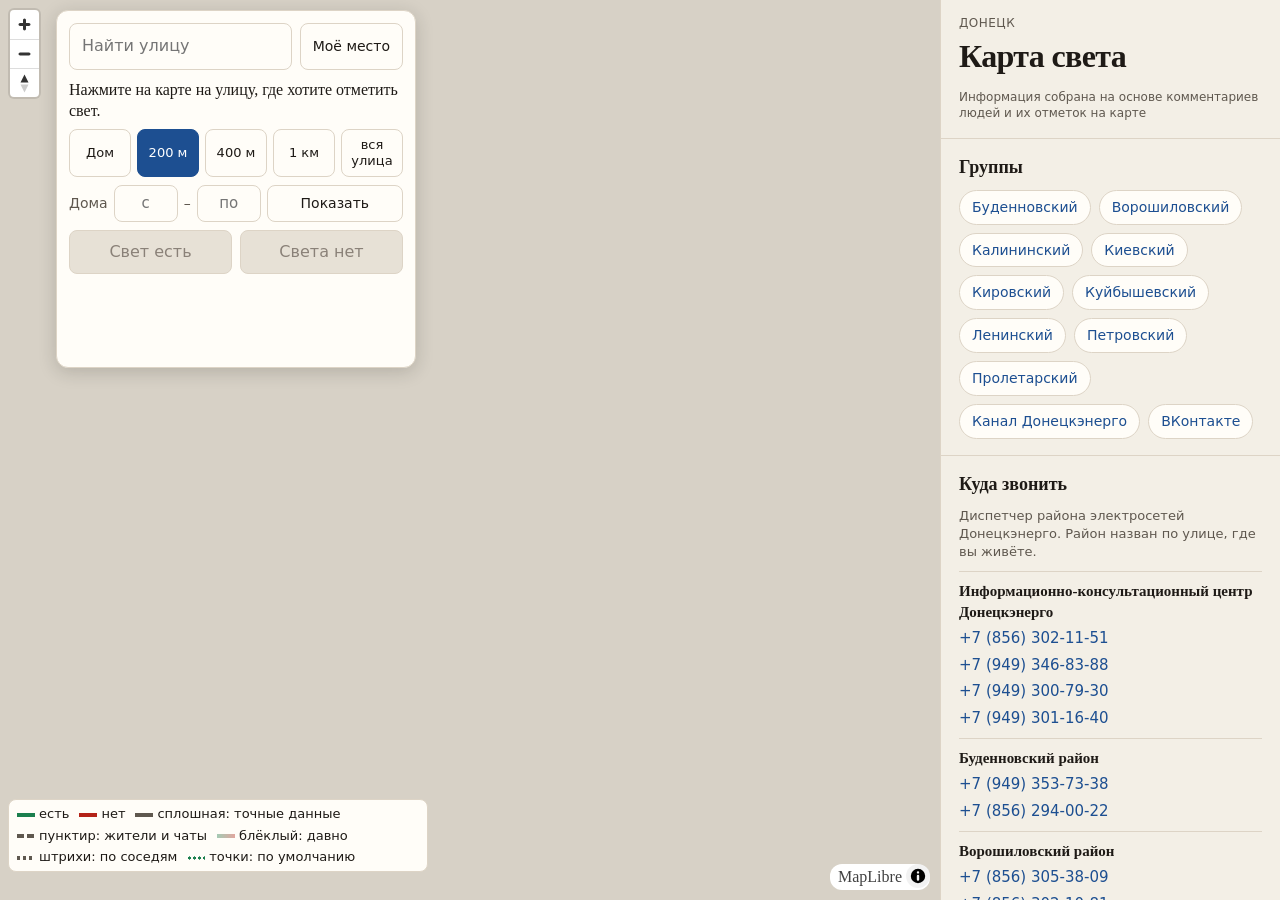
==== commit 3652c036: "под заголовком «Карта света» мелким текстом: информация собрана на основе комментариев людей и их от" ====
--- a/index.html
+++ b/index.html
@@ -8,7 +8,7 @@
   <link rel="icon" type="image/png" sizes="120x120" href="/favicon-120.png">
   <link rel="apple-touch-icon" href="/apple-touch-icon.png">
   <link rel="stylesheet" href="vendor/maplibre/maplibre-gl.css">
-  <link rel="stylesheet" href="styles.css?v=16">
+  <link rel="stylesheet" href="styles.css?v=17">
   <script>
     (function(m,e,t,r,i,k,a){m[i]=m[i]||function(){(m[i].a=m[i].a||[]).push(arguments)};
     m[i].l=1*new Date();
@@ -68,6 +68,7 @@
     <header class="mast">
       <p class="eyebrow">Донецк</p>
       <h1>Карта света</h1>
+      <p class="mast-note">Информация собрана на основе комментариев людей и их отметок на карте</p>
     </header>
 
     <section class="block">
--- a/styles.css
+++ b/styles.css
@@ -49,6 +49,7 @@
 }
 
 .mast, .block { padding: 16px 18px; }
+.mast-note { margin: 6px 0 0; color: var(--muted); font: 12px/1.35 ui-sans-serif, system-ui, sans-serif; }
 .block { border-top: 1px solid var(--line); }
 
 .eyebrow {
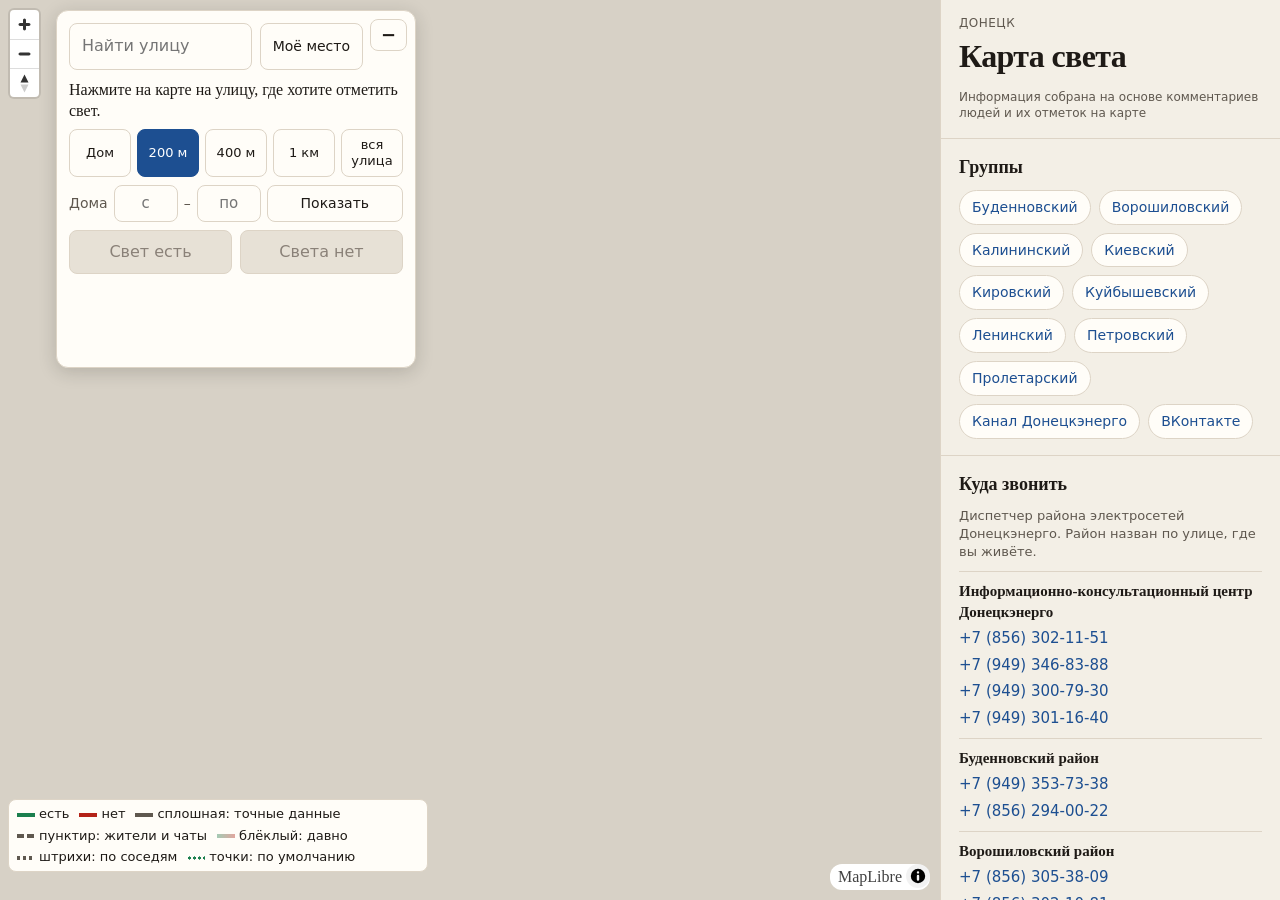
==== commit 2c5f653b: "окно отметки можно свернуть в кнопку и развернуть, состояние запоминается" ====
--- a/index.html
+++ b/index.html
@@ -8,7 +8,7 @@
   <link rel="icon" type="image/png" sizes="120x120" href="/favicon-120.png">
   <link rel="apple-touch-icon" href="/apple-touch-icon.png">
   <link rel="stylesheet" href="vendor/maplibre/maplibre-gl.css">
-  <link rel="stylesheet" href="styles.css?v=17">
+  <link rel="stylesheet" href="styles.css?v=18">
   <script>
     (function(m,e,t,r,i,k,a){m[i]=m[i]||function(){(m[i].a=m[i].a||[]).push(arguments)};
     m[i].l=1*new Date();
@@ -23,6 +23,7 @@
   <main id="map">
     <section class="card" id="card">
       <button id="unpick" type="button" class="close" aria-label="Закрыть">×</button>
+      <button id="fold" type="button" class="fold" aria-label="Свернуть окно" aria-expanded="true">−</button>
       <div class="search">
         <input id="query" type="search" placeholder="Найти улицу" autocomplete="off" aria-label="Улица">
         <button id="here" type="button" class="btn ghost">Моё место</button>
@@ -84,6 +85,6 @@
     <p class="foot"><a href="about.html">О карте и источниках</a>. Линии улиц © участники OpenStreetMap.</p>
   </aside>
   <script src="vendor/maplibre/maplibre-gl.js"></script>
-  <script src="app.js?v=29"></script>
+  <script src="app.js?v=30"></script>
 </body>
 </html>
--- a/styles.css
+++ b/styles.css
@@ -363,6 +363,39 @@
 .about .block { padding-left: 0; padding-right: 0; }
 
 .card .close { display: none; }
+
+/* Свернуть окно: остаётся одна кнопка, вид карты открыт */
+.fold {
+  position: absolute;
+  top: 8px;
+  right: 8px;
+  z-index: 5;
+  min-width: 32px;
+  height: 32px;
+  padding: 0 10px;
+  border: 1px solid var(--line);
+  border-radius: 8px;
+  background: var(--card);
+  color: var(--ink);
+  font: 600 18px/1 ui-sans-serif, system-ui, sans-serif;
+  cursor: pointer;
+}
+.card:not(.folded) .search { padding-right: 40px; }
+.card.folded,
+#map.picking .card.folded {
+  top: 10px;
+  bottom: auto;
+  left: 56px;
+  width: auto;
+  padding: 4px;
+}
+.card.folded > :not(.fold) { display: none !important; }
+.card.folded .fold {
+  position: static;
+  height: 36px;
+  padding: 0 14px;
+  font: 14px/1 ui-sans-serif, system-ui, sans-serif;
+}
 
 /* Датчик «следить за этим местом» в карточке */
 .watch { margin-top: 8px; }
@@ -401,6 +434,8 @@
   #map.picking .card .watch:not([hidden]) { display: block; }
   #map.picking .card .note { display: block; height: auto; min-height: 1.4em; max-height: 4.2em; font-size: 13px; }
   #map.picking .card .search { display: none; }
+  #map.picking .card .fold { right: 46px; top: 6px; }
+  #map.picking .card.folded { top: auto; bottom: 8px; left: 8px; }
   #map.picking .card .close {
     display: block;
     position: absolute;
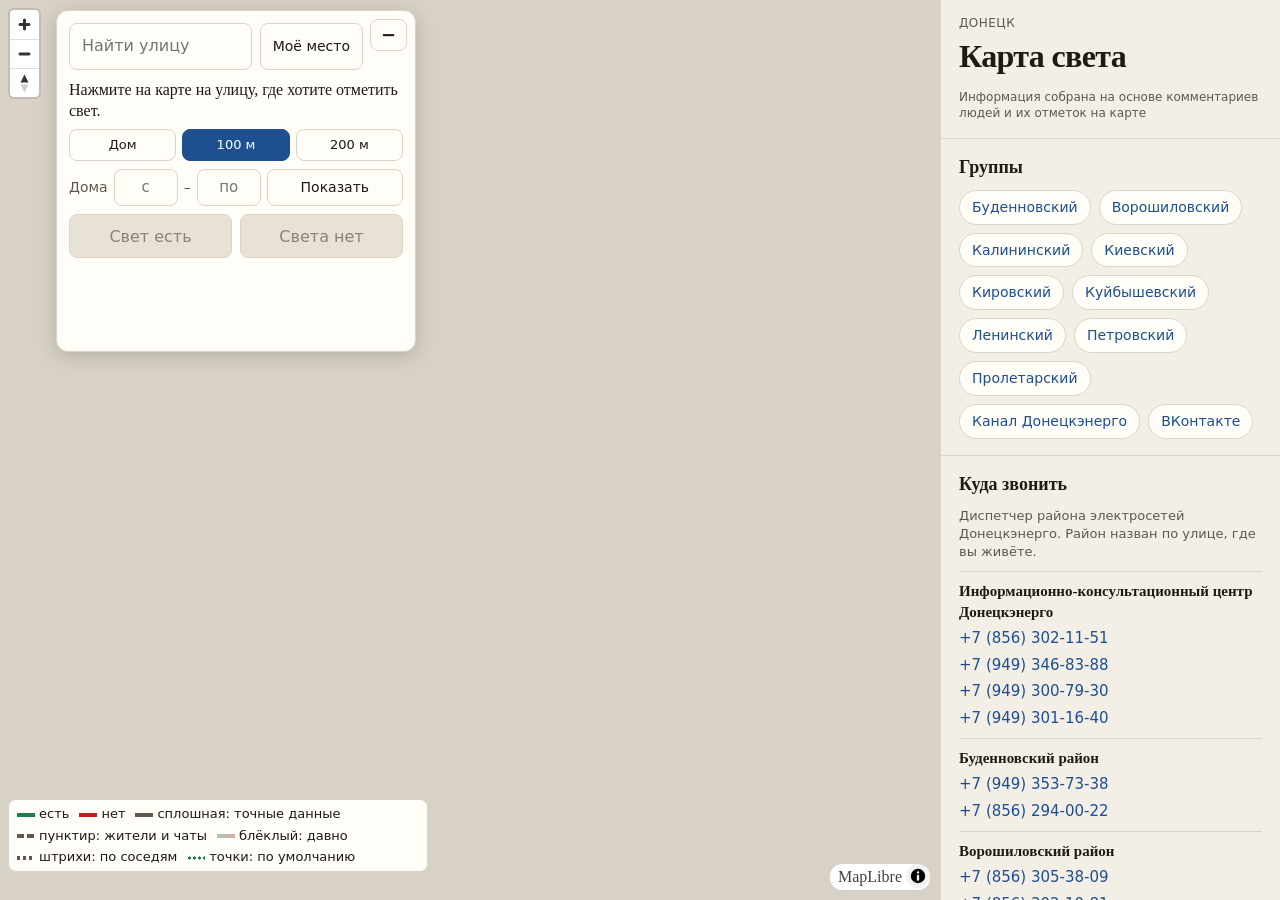
==== commit df4d0a90: "отметка только в радиусе до 200 м вокруг точки: убраны 1 км и вся улица, публичные комментарии отклю" ====
--- a/index.html
+++ b/index.html
@@ -8,7 +8,7 @@
   <link rel="icon" type="image/png" sizes="120x120" href="/favicon-120.png">
   <link rel="apple-touch-icon" href="/apple-touch-icon.png">
   <link rel="stylesheet" href="vendor/maplibre/maplibre-gl.css">
-  <link rel="stylesheet" href="styles.css?v=18">
+  <link rel="stylesheet" href="styles.css?v=19">
   <script>
     (function(m,e,t,r,i,k,a){m[i]=m[i]||function(){(m[i].a=m[i].a||[]).push(arguments)};
     m[i].l=1*new Date();
@@ -31,11 +31,9 @@
       </div>
       <p id="picked" class="picked">Нажмите на карте на улицу, где хотите отметить свет.</p>
       <div id="scopes" class="chips" role="group" aria-label="Длина участка">
-        <button type="button" data-r="40">Дом</button>
-        <button type="button" data-r="100" class="on">200 м</button>
-        <button type="button" data-r="200">400 м</button>
-        <button type="button" data-r="500">1 км</button>
-        <button type="button" data-r="0">вся улица</button>
+        <button type="button" data-r="18">Дом</button>
+        <button type="button" data-r="100" class="on">100 м</button>
+        <button type="button" data-r="200">200 м</button>
       </div>
       <div class="houses">
         <span>Дома</span>
@@ -85,6 +83,6 @@
     <p class="foot"><a href="about.html">О карте и источниках</a>. Линии улиц © участники OpenStreetMap.</p>
   </aside>
   <script src="vendor/maplibre/maplibre-gl.js"></script>
-  <script src="app.js?v=30"></script>
+  <script src="app.js?v=31"></script>
 </body>
 </html>
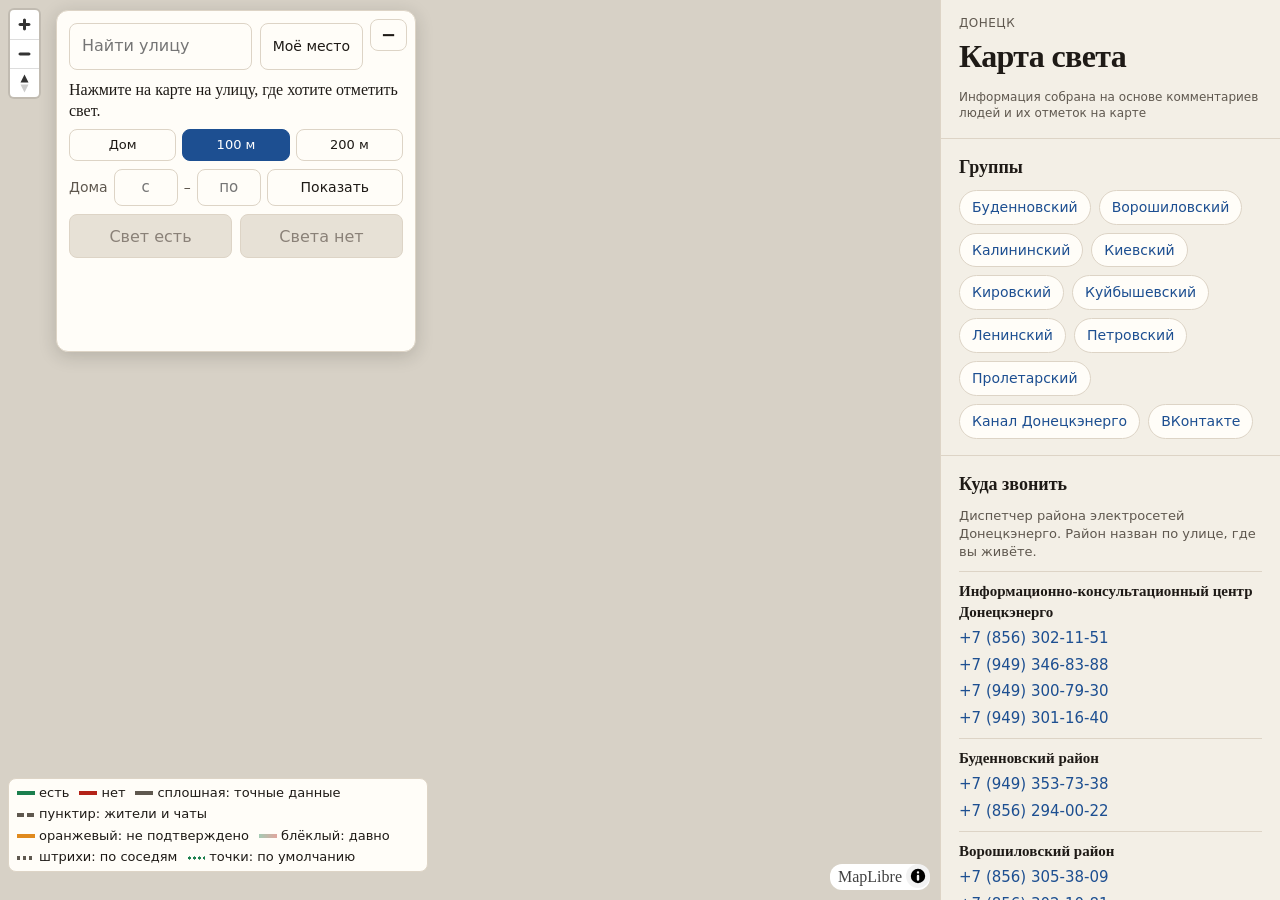
==== commit fd67d8eb: "оранжевый цвет для неподтверждённых отметок: одиночный клик человека на карте, пока его не подтверди" ====
--- a/index.html
+++ b/index.html
@@ -8,7 +8,7 @@
   <link rel="icon" type="image/png" sizes="120x120" href="/favicon-120.png">
   <link rel="apple-touch-icon" href="/apple-touch-icon.png">
   <link rel="stylesheet" href="vendor/maplibre/maplibre-gl.css">
-  <link rel="stylesheet" href="styles.css?v=19">
+  <link rel="stylesheet" href="styles.css?v=20">
   <script>
     (function(m,e,t,r,i,k,a){m[i]=m[i]||function(){(m[i].a=m[i].a||[]).push(arguments)};
     m[i].l=1*new Date();
@@ -58,6 +58,7 @@
       <span><i class="swatch off"></i>нет</span>
       <span><i class="swatch solid"></i>сплошная: точные данные</span>
       <span><i class="swatch dash"></i>пунктир: жители и чаты</span>
+      <span><i class="swatch unv"></i>оранжевый: не подтверждено</span>
       <span><i class="swatch fade"></i>блёклый: давно</span>
       <span><i class="swatch nbr"></i>штрихи: по соседям</span>
       <span><i class="swatch base"></i>точки: по умолчанию</span>
@@ -83,6 +84,6 @@
     <p class="foot"><a href="about.html">О карте и источниках</a>. Линии улиц © участники OpenStreetMap.</p>
   </aside>
   <script src="vendor/maplibre/maplibre-gl.js"></script>
-  <script src="app.js?v=31"></script>
+  <script src="app.js?v=32"></script>
 </body>
 </html>
--- a/styles.css
+++ b/styles.css
@@ -252,6 +252,7 @@
 .swatch.pick { background: var(--pick); }
 .swatch.nbr { background: repeating-linear-gradient(90deg, #5f584f 0 3px, transparent 3px 6px); }
 .swatch.solid { background: #5f584f; }
+.swatch.unv { background: #e08a1e; }
 .swatch.dash { background: repeating-linear-gradient(90deg, #5f584f 0 7px, transparent 7px 10px); }
 .swatch.base { background: radial-gradient(circle, var(--on) 1.4px, transparent 1.8px) 0 50% / 5px 4px repeat-x; }
 .swatch.fade { background: linear-gradient(90deg, var(--on), var(--off)); opacity: 0.4; }
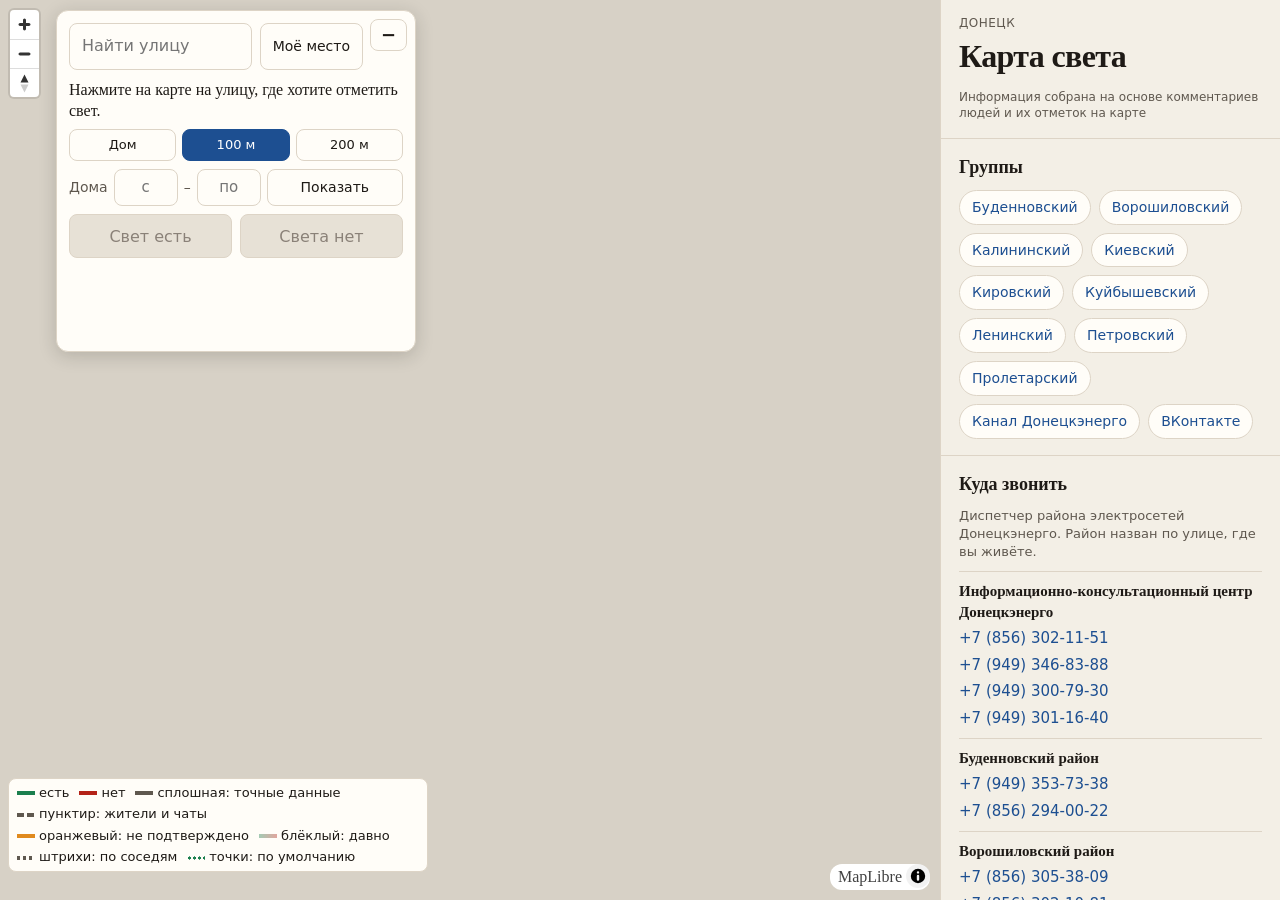
==== commit 9a7999cc: "SEO: страницы улиц, районов, графика и телефонов с живым статусом, мета-теги, Open Graph, JSON-LD, s" ====
--- a/index.html
+++ b/index.html
@@ -4,11 +4,32 @@
   <meta charset="utf-8">
   <meta name="viewport" content="width=device-width, initial-scale=1">
   <meta name="yandex-verification" content="28be99af0fad154b">
-  <title>Карта света — Донецк</title>
+  <title>Карта света Донецка: есть ли свет сейчас, отключения по улицам</title>
+  <meta name="description" content="Карта света Донецка: по каждой улице видно, есть ли свет сейчас, когда отмечено и насколько этому можно верить. Отметки жителей, график отключений Киевского района, телефоны диспетчеров.">
+  <meta name="robots" content="index, follow, max-image-preview:large">
+  <meta name="theme-color" content="#f3efe6">
+  <link rel="canonical" href="https://xn----ctbhcc4athwm3c.xn--p1ai/">
+  <meta property="og:type" content="website">
+  <meta property="og:site_name" content="Карта света">
+  <meta property="og:locale" content="ru_RU">
+  <meta property="og:title" content="Карта света Донецка: есть ли свет сейчас, отключения по улицам">
+  <meta property="og:description" content="Карта света Донецка: по каждой улице видно, есть ли свет сейчас, когда отмечено и насколько этому можно верить. Отметки жителей, график отключений Киевского района, телефоны диспетчеров.">
+  <meta property="og:url" content="https://xn----ctbhcc4athwm3c.xn--p1ai/">
+  <meta property="og:image" content="https://xn----ctbhcc4athwm3c.xn--p1ai/og.png">
+  <meta property="og:image:width" content="1200">
+  <meta property="og:image:height" content="630">
+  <meta name="twitter:card" content="summary_large_image">
+  <meta name="twitter:title" content="Карта света Донецка: есть ли свет сейчас, отключения по улицам">
+  <meta name="twitter:description" content="Карта света Донецка: по каждой улице видно, есть ли свет сейчас, когда отмечено и насколько этому можно верить. Отметки жителей, график отключений Киевского района, телефоны диспетчеров.">
+  <meta name="twitter:image" content="https://xn----ctbhcc4athwm3c.xn--p1ai/og.png">
   <link rel="icon" type="image/png" sizes="120x120" href="/favicon-120.png">
+  <link rel="icon" href="/favicon.svg" type="image/svg+xml">
   <link rel="apple-touch-icon" href="/apple-touch-icon.png">
+  <script type="application/ld+json">{"@context": "https://schema.org", "@type": "WebSite", "name": "Карта света", "alternateName": ["Свет Донецк", "Свет-Донецк.рф"], "url": "https://xn----ctbhcc4athwm3c.xn--p1ai/", "inLanguage": "ru"}</script>
+  <script type="application/ld+json">{"@context": "https://schema.org", "@type": "WebApplication", "name": "Карта света Донецка", "url": "https://xn----ctbhcc4athwm3c.xn--p1ai/", "applicationCategory": "UtilitiesApplication", "operatingSystem": "Any", "browserRequirements": "Requires JavaScript", "inLanguage": "ru", "description": "Карта света Донецка: по каждой улице видно, есть ли свет сейчас, когда отмечено и насколько этому можно верить. Отметки жителей, график отключений Киевского района, телефоны диспетчеров.", "areaServed": {"@type": "City", "name": "Донецк"}, "offers": {"@type": "Offer", "price": "0", "priceCurrency": "RUB"}}</script>
+  <script type="application/ld+json">{"@context": "https://schema.org", "@type": "FAQPage", "mainEntity": [{"@type": "Question", "name": "Как узнать, есть ли свет в Донецке прямо сейчас?", "acceptedAnswer": {"@type": "Answer", "text": "Откройте карту света: цвет каждой улицы показывает последнюю отметку, а блёклость показывает её возраст. Зелёный значит «свет есть», красный «света нет», серый «за сутки данных нет». Нажмите на улицу, чтобы увидеть, когда её отмечали и сколько людей это подтвердили."}}, {"@type": "Question", "name": "Откуда берутся данные о свете?", "acceptedAnswer": {"@type": "Answer", "text": "Из отметок жителей на карте, сообщений в районных чатах и каналах, датчиков у жителей с постоянным интернетом и графика подачи света Киевского района. Точные данные рисуются сплошной линией, слова людей пунктиром."}}, {"@type": "Question", "name": "Куда звонить, если нет света?", "acceptedAnswer": {"@type": "Answer", "text": "В информационно-консультационный центр Донецкэнерго: +7 (856) 302-11-51 и +7 (949) 300-79-30. Телефоны диспетчеров всех девяти районов собраны на странице «Куда звонить»."}}, {"@type": "Question", "name": "Это официальный сайт Донецкэнерго?", "acceptedAnswer": {"@type": "Answer", "text": "Нет. Карта света независимый проект жителей: данные собраны из отметок людей и открытых источников, поэтому важное проверяйте по телефону диспетчера."}}, {"@type": "Question", "name": "Как отметить свет на своей улице?", "acceptedAnswer": {"@type": "Answer", "text": "Нажмите на карте на свою улицу, выберите размер области вокруг точки и кнопку «Свет есть» или «Света нет». Отметка сразу видна всем."}}]}</script>
   <link rel="stylesheet" href="vendor/maplibre/maplibre-gl.css">
-  <link rel="stylesheet" href="styles.css?v=20">
+  <link rel="stylesheet" href="styles.css?v=21">
   <script>
     (function(m,e,t,r,i,k,a){m[i]=m[i]||function(){(m[i].a=m[i].a||[]).push(arguments)};
     m[i].l=1*new Date();
@@ -81,9 +102,24 @@
       <div id="phones"></div>
     </section>
 
+    <section class="block">
+      <h2>Разделы</h2>
+      <div class="pills">
+        <a class="pill" href="/rayony">Районы</a>
+        <a class="pill" href="/ulicy">Улицы</a>
+        <a class="pill" href="/grafik">График отключений</a>
+        <a class="pill" href="/telefony">Куда звонить</a>
+      </div>
+    </section>
+
+    <section class="block faq">
+      <h2>Свет в Донецке: частые вопросы</h2>
+      <h3>Как узнать, есть ли свет в Донецке прямо сейчас?</h3><p>Откройте карту света: цвет каждой улицы показывает последнюю отметку, а блёклость показывает её возраст. Зелёный значит «свет есть», красный «света нет», серый «за сутки данных нет». Нажмите на улицу, чтобы увидеть, когда её отмечали и сколько людей это подтвердили.</p><h3>Откуда берутся данные о свете?</h3><p>Из отметок жителей на карте, сообщений в районных чатах и каналах, датчиков у жителей с постоянным интернетом и графика подачи света Киевского района. Точные данные рисуются сплошной линией, слова людей пунктиром.</p><h3>Куда звонить, если нет света?</h3><p>В информационно-консультационный центр Донецкэнерго: +7 (856) 302-11-51 и +7 (949) 300-79-30. Телефоны диспетчеров всех девяти районов собраны на странице «Куда звонить».</p><h3>Это официальный сайт Донецкэнерго?</h3><p>Нет. Карта света независимый проект жителей: данные собраны из отметок людей и открытых источников, поэтому важное проверяйте по телефону диспетчера.</p><h3>Как отметить свет на своей улице?</h3><p>Нажмите на карте на свою улицу, выберите размер области вокруг точки и кнопку «Свет есть» или «Света нет». Отметка сразу видна всем.</p>
+    </section>
+
     <p class="foot"><a href="about.html">О карте и источниках</a>. Линии улиц © участники OpenStreetMap.</p>
   </aside>
   <script src="vendor/maplibre/maplibre-gl.js"></script>
-  <script src="app.js?v=32"></script>
+  <script src="app.js?v=33"></script>
 </body>
 </html>
--- a/styles.css
+++ b/styles.css
@@ -461,3 +461,29 @@
   aside { width: auto; overflow: visible; border-left: 0; border-top: 1px solid var(--line); }
   #map > .bulletin { top: auto; right: auto; left: 10px; bottom: 56px; max-width: calc(100% - 20px); }
 }
+
+/* Страницы для поисковиков: улицы, районы, график, телефоны */
+.seo h3 { margin: 14px 0 6px; font-size: 15px; font-weight: 600; }
+.seo p { margin: 0 0 10px; }
+.topnav { display: flex; flex-wrap: wrap; gap: 6px 14px; margin-bottom: 14px; font: 13px/1.2 ui-sans-serif, system-ui, sans-serif; }
+.topnav a, .crumbs a { color: var(--pick); text-decoration: none; }
+.crumbs { margin-bottom: 6px; text-transform: none; }
+.status { margin: 0 0 12px; padding: 12px 14px; border: 1px solid var(--line); border-left: 6px solid var(--muted); border-radius: 8px; background: var(--card); }
+.status strong { display: block; margin-bottom: 6px; font-size: 20px; }
+.status.on { border-left-color: var(--on); }
+.status.off { border-left-color: var(--off); }
+.status p { margin: 0 0 6px; font: 14px/1.4 ui-sans-serif, system-ui, sans-serif; }
+.cta { display: inline-block; padding: 14px 20px; text-decoration: none; }
+.pill small { color: var(--muted); }
+.streets { columns: 2 220px; margin: 0; padding-left: 18px; font: 14px/1.7 ui-sans-serif, system-ui, sans-serif; }
+.streets a { color: var(--pick); text-decoration: none; }
+table.grid { width: 100%; border-collapse: collapse; font: 14px/1.4 ui-sans-serif, system-ui, sans-serif; }
+table.grid th, table.grid td { padding: 8px 10px; border: 1px solid var(--line); text-align: center; }
+table.grid th { background: var(--card); font-weight: 600; }
+table.grid td.on { background: #dff0e5; color: var(--on); }
+table.grid td.off { background: #f7dcd8; color: var(--off); }
+table.grid .phones { justify-content: center; }
+.seo .phones a { color: var(--pick); text-decoration: none; }
+.faq h3 { margin-top: 14px; }
+.seo-links { display: flex; flex-wrap: wrap; gap: 6px 14px; font: 14px/1.5 ui-sans-serif, system-ui, sans-serif; }
+.seo-links a { color: var(--pick); text-decoration: none; }
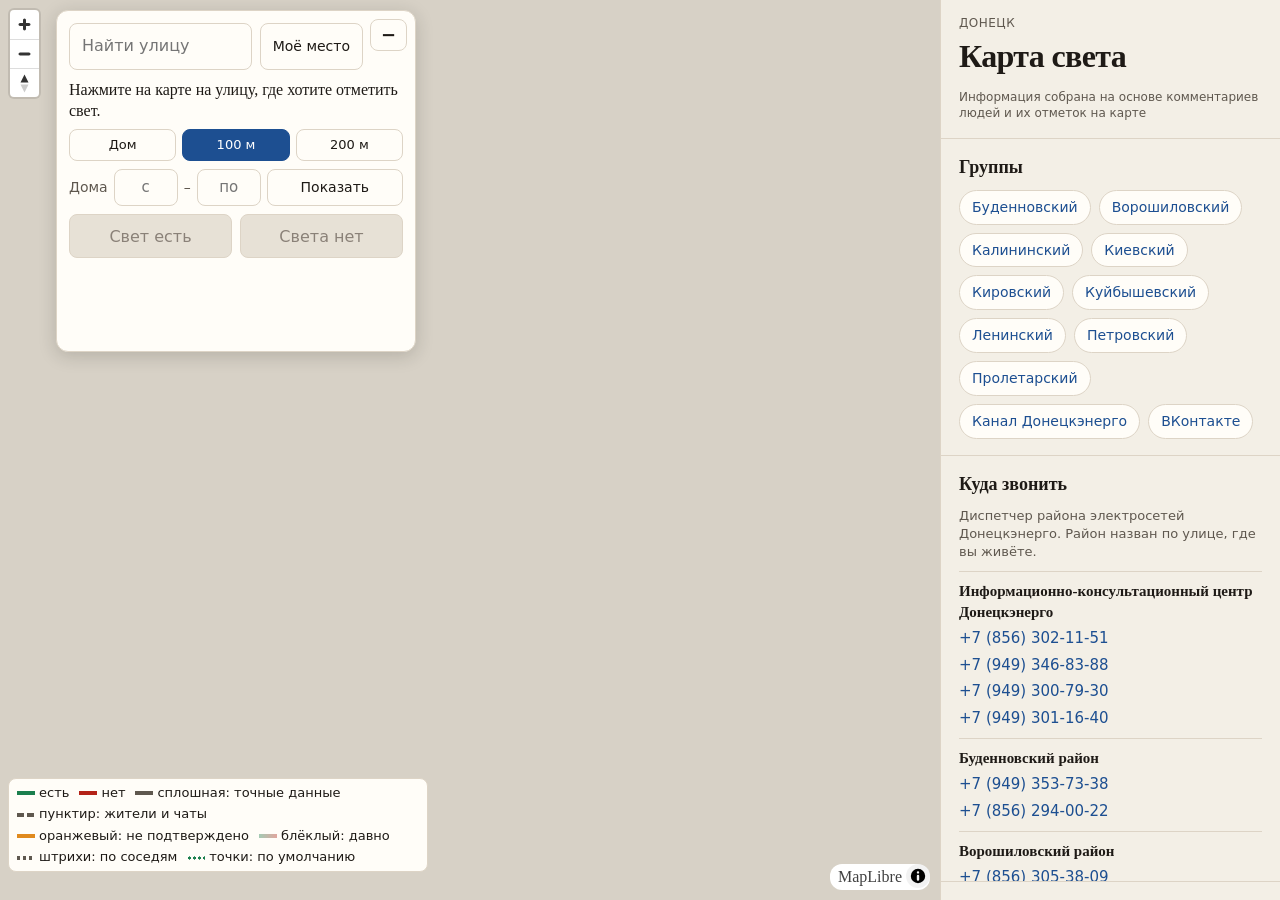
==== commit 370a23d2: "в правой панели снизу последняя отметка: где, что, когда, источник и насколько ей верить" ====
--- a/index.html
+++ b/index.html
@@ -118,6 +118,8 @@
     </section>
 
     <p class="foot"><a href="about.html">О карте и источниках</a>. Линии улиц © участники OpenStreetMap.</p>
+
+    <div id="last-mark" class="last-mark" aria-live="polite"></div>
   </aside>
   <script src="vendor/maplibre/maplibre-gl.js"></script>
   <script src="app.js?v=33"></script>
--- a/styles.css
+++ b/styles.css
@@ -47,6 +47,18 @@
   border-left: 1px solid var(--line);
   background: var(--bg);
 }
+
+/* Последняя отметка: компактная строка, прижата к низу правой панели */
+.last-mark {
+  position: sticky;
+  bottom: 0;
+  padding: 8px 18px 10px;
+  border-top: 1px solid var(--line);
+  background: var(--bg);
+  font: 12px/1.35 ui-sans-serif, system-ui, sans-serif;
+  color: var(--muted);
+}
+.last-mark b { display: block; color: var(--ink); font-weight: 600; }
 
 .mast, .block { padding: 16px 18px; }
 .mast-note { margin: 6px 0 0; color: var(--muted); font: 12px/1.35 ui-sans-serif, system-ui, sans-serif; }
